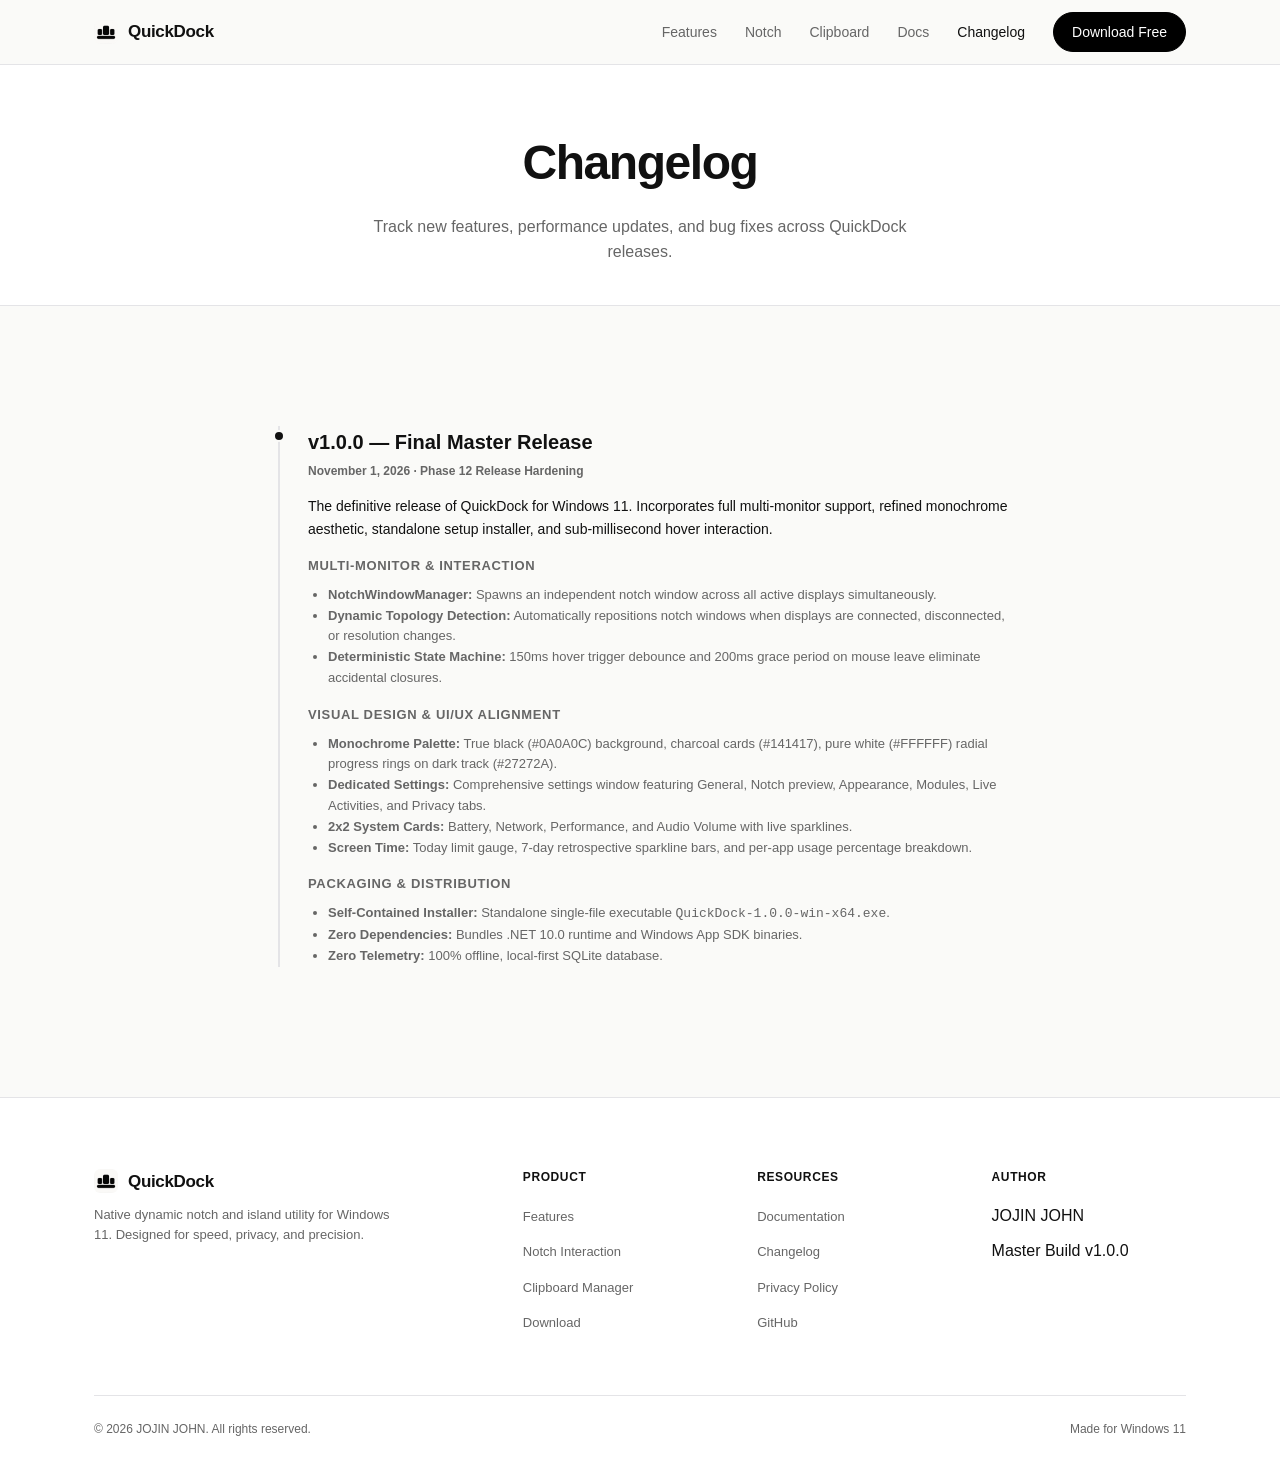
==== docs/changelog/index.html @ a7b87505 "feat(release): phase 12 final release, multi-monitor notch, UI alignment, website & standalone setup" ====
<!DOCTYPE html>
<html lang="en">
<head>
  <meta charset="UTF-8">
  <meta name="viewport" content="width=device-width, initial-scale=1.0">
  <title>Changelog — QuickDock</title>
  <meta name="description" content="Release notes, update history, and version changes for QuickDock Windows 11.">
  <link rel="icon" type="image/x-icon" href="../assets/images/favicon.ico">
  <link rel="stylesheet" href="../assets/css/style.css">
</head>
<body>

  <!-- Site Navigation -->
  <header class="site-header">
    <div class="container nav-container">
      <a href="../" class="brand">
        <img src="../assets/images/logo.png" alt="QuickDock Logo">
        <span>QuickDock</span>
      </a>
      <ul class="nav-links" id="navLinks">
        <li><a href="../features/">Features</a></li>
        <li><a href="../notch/">Notch</a></li>
        <li><a href="../clipboard/">Clipboard</a></li>
        <li><a href="../docs/">Docs</a></li>
        <li><a href="../changelog/" class="active">Changelog</a></li>
        <li><a href="../download/" class="btn-primary">Download Free</a></li>
      </ul>
    </div>
  </header>

  <div class="page-header">
    <div class="container">
      <h1 class="page-title">Changelog</h1>
      <p class="page-subtitle">Track new features, performance updates, and bug fixes across QuickDock releases.</p>
    </div>
  </div>

  <section class="section">
    <div class="container" style="max-width: 800px;">
      
      <div class="timeline">
        
        <!-- v1.0.0 -->
        <div class="timeline-item">
          <div class="timeline-dot"></div>
          <div class="timeline-version">v1.0.0 — Final Master Release</div>
          <div class="timeline-date">November 1, 2026 · Phase 12 Release Hardening</div>
          
          <div style="font-size: 14px; color: var(--text-dark); line-height: 1.6;">
            <p>The definitive release of QuickDock for Windows 11. Incorporates full multi-monitor support, refined monochrome aesthetic, standalone setup installer, and sub-millisecond hover interaction.</p>
            
            <h4 style="font-size: 13px; text-transform: uppercase; letter-spacing: 0.05em; margin: 16px 0 8px; color: var(--text-muted);">Multi-Monitor & Interaction</h4>
            <ul style="margin-left: 20px; color: var(--text-muted); font-size: 13px;">
              <li><strong>NotchWindowManager:</strong> Spawns an independent notch window across all active displays simultaneously.</li>
              <li><strong>Dynamic Topology Detection:</strong> Automatically repositions notch windows when displays are connected, disconnected, or resolution changes.</li>
              <li><strong>Deterministic State Machine:</strong> 150ms hover trigger debounce and 200ms grace period on mouse leave eliminate accidental closures.</li>
            </ul>

            <h4 style="font-size: 13px; text-transform: uppercase; letter-spacing: 0.05em; margin: 16px 0 8px; color: var(--text-muted);">Visual Design & UI/UX Alignment</h4>
            <ul style="margin-left: 20px; color: var(--text-muted); font-size: 13px;">
              <li><strong>Monochrome Palette:</strong> True black (#0A0A0C) background, charcoal cards (#141417), pure white (#FFFFFF) radial progress rings on dark track (#27272A).</li>
              <li><strong>Dedicated Settings:</strong> Comprehensive settings window featuring General, Notch preview, Appearance, Modules, Live Activities, and Privacy tabs.</li>
              <li><strong>2x2 System Cards:</strong> Battery, Network, Performance, and Audio Volume with live sparklines.</li>
              <li><strong>Screen Time:</strong> Today limit gauge, 7-day retrospective sparkline bars, and per-app usage percentage breakdown.</li>
            </ul>

            <h4 style="font-size: 13px; text-transform: uppercase; letter-spacing: 0.05em; margin: 16px 0 8px; color: var(--text-muted);">Packaging & Distribution</h4>
            <ul style="margin-left: 20px; color: var(--text-muted); font-size: 13px;">
              <li><strong>Self-Contained Installer:</strong> Standalone single-file executable <code>QuickDock-1.0.0-win-x64.exe</code>.</li>
              <li><strong>Zero Dependencies:</strong> Bundles .NET 10.0 runtime and Windows App SDK binaries.</li>
              <li><strong>Zero Telemetry:</strong> 100% offline, local-first SQLite database.</li>
            </ul>
          </div>
        </div>

      </div>

    </div>
  </section>

  <!-- Site Footer -->
  <footer class="site-footer">
    <div class="container">
      <div class="footer-grid">
        <div class="footer-brand">
          <a href="../" class="brand">
            <img src="../assets/images/logo.png" alt="QuickDock">
            <span>QuickDock</span>
          </a>
          <p>Native dynamic notch and island utility for Windows 11. Designed for speed, privacy, and precision.</p>
        </div>
        <div class="footer-col">
          <h4>Product</h4>
          <ul>
            <li><a href="../features/">Features</a></li>
            <li><a href="../notch/">Notch Interaction</a></li>
            <li><a href="../clipboard/">Clipboard Manager</a></li>
            <li><a href="../download/">Download</a></li>
          </ul>
        </div>
        <div class="footer-col">
          <h4>Resources</h4>
          <ul>
            <li><a href="../docs/">Documentation</a></li>
            <li><a href="../changelog/">Changelog</a></li>
            <li><a href="../privacy/">Privacy Policy</a></li>
            <li><a href="https://github.com/jojin1709/QuickDock" target="_blank" rel="noopener">GitHub</a></li>
          </ul>
        </div>
        <div class="footer-col">
          <h4>Author</h4>
          <ul>
            <li><span>JOJIN JOHN</span></li>
            <li><span>Master Build v1.0.0</span></li>
          </ul>
        </div>
      </div>
      <div class="footer-bottom">
        <span>&copy; 2026 JOJIN JOHN. All rights reserved.</span>
        <span>Made for Windows 11</span>
      </div>
    </div>
  </footer>

  <script src="../assets/js/main.js"></script>
</body>
</html>
---- docs/assets/css/style.css ----
/* ============================================================
   QuickDock Official Website Stylesheet
   Design Language: Minimal, Editorial, High-Precision Monochrome
   ============================================================ */

:root {
  --bg-page: #FAFAF8;
  --bg-white: #FFFFFF;
  --bg-dark: #0A0A0C;
  --bg-card-dark: #141417;
  --border-light: #E4E4E7;
  --border-dark: #222226;
  --text-dark: #111111;
  --text-muted: #666666;
  --text-white: #FFFFFF;
  --text-white-muted: #8E8E93;
  --accent-green: #22C55E;
  --font-sans: -apple-system, BlinkMacSystemFont, "Segoe UI", Roboto, "Helvetica Neue", Arial, sans-serif;
  --container-max: 1140px;
  --radius-sm: 8px;
  --radius-md: 14px;
  --radius-lg: 20px;
  --shadow-subtle: 0 4px 20px rgba(0, 0, 0, 0.05);
  --shadow-dock: 0 20px 60px rgba(0, 0, 0, 0.35);
  --transition: 0.2s cubic-bezier(0.16, 1, 0.3, 1);
}

* {
  box-sizing: border-box;
  margin: 0;
  padding: 0;
}

body {
  font-family: var(--font-sans);
  background-color: var(--bg-page);
  color: var(--text-dark);
  line-height: 1.6;
  -webkit-font-smoothing: antialiased;
  -moz-osx-font-smoothing: grayscale;
}

a {
  color: inherit;
  text-decoration: none;
  transition: opacity var(--transition);
}

a:hover {
  opacity: 0.8;
}

.container {
  max-width: var(--container-max);
  margin: 0 auto;
  padding: 0 24px;
}

/* ==================== HEADER & NAV ==================== */
.site-header {
  position: sticky;
  top: 0;
  z-index: 100;
  background-color: rgba(250, 250, 248, 0.92);
  backdrop-filter: blur(12px);
  border-bottom: 1px solid var(--border-light);
}

.nav-container {
  display: flex;
  align-items: center;
  justify-content: space-between;
  height: 64px;
}

.brand {
  display: flex;
  align-items: center;
  gap: 10px;
  font-weight: 700;
  font-size: 17px;
  letter-spacing: -0.02em;
}

.brand img {
  width: 24px;
  height: 24px;
  border-radius: 6px;
}

.nav-links {
  display: flex;
  align-items: center;
  gap: 28px;
  list-style: none;
}

.nav-links a {
  font-size: 14px;
  color: var(--text-muted);
  font-weight: 500;
  transition: color var(--transition);
}

.nav-links a:hover,
.nav-links a.active {
  color: var(--text-dark);
}

.btn-primary {
  display: inline-flex;
  align-items: center;
  justify-content: center;
  background-color: #000000;
  color: #FFFFFF !important;
  font-size: 13px;
  font-weight: 600;
  padding: 8px 18px;
  border-radius: 9999px;
  border: 1px solid #000000;
  transition: transform var(--transition), opacity var(--transition);
}

.btn-primary:hover {
  opacity: 0.9;
  transform: translateY(-1px);
}

.btn-secondary {
  display: inline-flex;
  align-items: center;
  justify-content: center;
  background-color: #FFFFFF;
  color: #111111 !important;
  font-size: 13px;
  font-weight: 600;
  padding: 8px 18px;
  border-radius: 9999px;
  border: 1px solid var(--border-light);
  transition: transform var(--transition), background-color var(--transition);
}

.btn-secondary:hover {
  background-color: #F4F4F5;
  transform: translateY(-1px);
}

/* ==================== HERO SECTION ==================== */
.hero {
  padding: 80px 0 60px;
  text-align: center;
}

.hero-tagline {
  display: inline-flex;
  align-items: center;
  gap: 8px;
  font-size: 12px;
  font-weight: 600;
  color: #111111;
  background: #FFFFFF;
  border: 1px solid var(--border-light);
  border-radius: 9999px;
  padding: 4px 14px;
  margin-bottom: 24px;
}

.status-dot {
  width: 6px;
  height: 6px;
  border-radius: 50%;
  background-color: var(--accent-green);
}

.hero-title {
  font-size: clamp(38px, 6vw, 68px);
  font-weight: 800;
  line-height: 1.08;
  letter-spacing: -0.04em;
  color: var(--text-dark);
  margin-bottom: 20px;
}

.hero-subtitle {
  font-size: clamp(16px, 2vw, 19px);
  color: var(--text-muted);
  max-width: 620px;
  margin: 0 auto 36px;
  line-height: 1.5;
}

.hero-actions {
  display: flex;
  align-items: center;
  justify-content: center;
  gap: 14px;
  margin-bottom: 50px;
}

/* ==================== PRODUCT SHOWCASE FRAME ==================== */
.showcase-wrapper {
  background: #FFFFFF;
  border: 1px solid var(--border-light);
  border-radius: var(--radius-lg);
  padding: 40px;
  box-shadow: var(--shadow-subtle);
  margin-bottom: 100px;
}

.desktop-mockup {
  position: relative;
  background: #000000;
  border-radius: var(--radius-md);
  padding: 0;
  overflow: hidden;
  box-shadow: var(--shadow-dock);
  border: 1px solid #1C1C1F;
}

.screen-header-notch {
  height: 38px;
  background: #000000;
  display: flex;
  align-items: center;
  justify-content: center;
  border-bottom: 1px solid #1C1C1F;
}

.notch-capsule {
  background: #000000;
  border: 1px solid var(--border-dark);
  border-top: none;
  border-radius: 0 0 12px 12px;
  padding: 4px 20px;
  display: flex;
  align-items: center;
  gap: 28px;
}

.notch-time {
  font-size: 11px;
  font-weight: 700;
  color: #FFFFFF;
}

.notch-battery {
  display: flex;
  align-items: center;
  gap: 6px;
  font-size: 10px;
  font-weight: 600;
  color: #FFFFFF;
}

.battery-pill-graphic {
  width: 18px;
  height: 9px;
  border: 1px solid rgba(255, 255, 255, 0.6);
  border-radius: 2px;
  padding: 1px;
}

.battery-level {
  width: 80%;
  height: 100%;
  background: var(--accent-green);
  border-radius: 1px;
}

.dock-expanded-view {
  background: var(--bg-card-dark);
  padding: 24px;
}

.dock-header-bar {
  display: flex;
  align-items: center;
  justify-content: space-between;
  margin-bottom: 20px;
}

.dock-title-group {
  display: flex;
  align-items: center;
  gap: 8px;
}

.dock-title {
  font-size: 16px;
  font-weight: 700;
  color: #FFFFFF;
}

.dock-separator {
  width: 1px;
  height: 14px;
  background: #333338;
}

.dock-subtitle {
  font-size: 12px;
  color: var(--text-white-muted);
}

.grid-cards {
  display: grid;
  grid-template-columns: repeat(3, 1fr);
  gap: 14px;
  margin-bottom: 20px;
}

.card-dark {
  background: #101013;
  border: 1px solid var(--border-dark);
  border-radius: var(--radius-md);
  padding: 16px;
  text-align: left;
}

.card-header-label {
  font-size: 10px;
  font-weight: 700;
  letter-spacing: 0.05em;
  color: var(--text-white-muted);
  text-transform: uppercase;
  margin-bottom: 12px;
}

.big-stat {
  font-size: 28px;
  font-weight: 800;
  color: #FFFFFF;
  line-height: 1.1;
  margin-bottom: 4px;
}

.stat-caption {
  font-size: 11px;
  color: var(--text-white-muted);
}

.rings-row {
  display: flex;
  align-items: center;
  justify-content: space-around;
  margin-top: 10px;
}

.ring-item {
  text-align: center;
}

.ring-visual {
  width: 44px;
  height: 44px;
  border-radius: 50%;
  border: 3px solid #27272A;
  border-top-color: #FFFFFF;
  border-right-color: #FFFFFF;
  display: flex;
  align-items: center;
  justify-content: center;
  font-size: 10px;
  font-weight: 700;
  color: #FFFFFF;
  margin-bottom: 4px;
}

.ring-label {
  font-size: 9px;
  font-weight: 600;
  color: var(--text-white-muted);
}

.floating-dock-nav {
  display: inline-flex;
  align-items: center;
  gap: 14px;
  background: #000000;
  border: 1px solid var(--border-dark);
  border-radius: 9999px;
  padding: 6px 16px;
  margin: 10px auto 0;
}

.nav-icon-pill {
  width: 28px;
  height: 28px;
  border-radius: 50%;
  display: flex;
  align-items: center;
  justify-content: center;
  color: var(--text-white-muted);
  font-size: 12px;
}

.nav-icon-pill.active {
  background: #FFFFFF;
  color: #000000;
}

/* ==================== EDITORIAL SECTIONS ==================== */
.section {
  padding: 90px 0;
}

.section-tag {
  font-size: 11px;
  font-weight: 700;
  letter-spacing: 0.08em;
  text-transform: uppercase;
  color: var(--text-muted);
  margin-bottom: 12px;
}

.section-title {
  font-size: clamp(30px, 4vw, 44px);
  font-weight: 800;
  letter-spacing: -0.03em;
  color: var(--text-dark);
  line-height: 1.15;
  margin-bottom: 16px;
}

.section-desc {
  font-size: 16px;
  color: var(--text-muted);
  line-height: 1.6;
  max-width: 520px;
}

.feature-split {
  display: grid;
  grid-template-columns: 1fr 1fr;
  gap: 60px;
  align-items: center;
  margin-bottom: 90px;
}

.feature-split.reverse {
  direction: rtl;
}

.feature-split.reverse .split-content {
  direction: ltr;
}

.feature-split.reverse .split-visual {
  direction: ltr;
}

.split-visual {
  background: #FFFFFF;
  border: 1px solid var(--border-light);
  border-radius: var(--radius-lg);
  padding: 24px;
  box-shadow: var(--shadow-subtle);
}

/* ==================== FEATURE GRID ==================== */
.features-grid-section {
  background: #FFFFFF;
  border-top: 1px solid var(--border-light);
  border-bottom: 1px solid var(--border-light);
  padding: 90px 0;
}

.features-grid {
  display: grid;
  grid-template-columns: repeat(auto-fill, minmax(320px, 1fr));
  gap: 24px;
  margin-top: 50px;
}

.feature-box {
  background: var(--bg-page);
  border: 1px solid var(--border-light);
  border-radius: var(--radius-md);
  padding: 28px;
  transition: transform var(--transition);
}

.feature-box:hover {
  transform: translateY(-2px);
}

.feature-box-number {
  font-size: 12px;
  font-weight: 700;
  color: var(--text-muted);
  margin-bottom: 16px;
}

.feature-box-title {
  font-size: 18px;
  font-weight: 700;
  color: var(--text-dark);
  margin-bottom: 8px;
}

.feature-box-desc {
  font-size: 13px;
  color: var(--text-muted);
  line-height: 1.6;
}

/* ==================== DOWNLOAD & FAQ ==================== */
.download-card {
  background: #000000;
  color: #FFFFFF;
  border-radius: var(--radius-lg);
  padding: 60px 40px;
  text-align: center;
  margin-bottom: 90px;
}

.download-card h2 {
  font-size: 38px;
  font-weight: 800;
  letter-spacing: -0.03em;
  margin-bottom: 14px;
}

.download-card p {
  color: var(--text-white-muted);
  font-size: 16px;
  max-width: 500px;
  margin: 0 auto 30px;
}

.faq-list {
  max-width: 760px;
  margin: 40px auto 0;
}

.faq-item {
  border-bottom: 1px solid var(--border-light);
  padding: 24px 0;
}

.faq-question {
  font-size: 17px;
  font-weight: 700;
  color: var(--text-dark);
  margin-bottom: 8px;
}

.faq-answer {
  font-size: 14px;
  color: var(--text-muted);
  line-height: 1.6;
}

/* ==================== FOOTER ==================== */
.site-footer {
  background: #FFFFFF;
  border-top: 1px solid var(--border-light);
  padding: 70px 0 30px;
}

.footer-grid {
  display: grid;
  grid-template-columns: 2fr 1fr 1fr 1fr;
  gap: 40px;
  margin-bottom: 50px;
}

.footer-brand p {
  font-size: 13px;
  color: var(--text-muted);
  margin-top: 10px;
  max-width: 300px;
}

.footer-col h4 {
  font-size: 12px;
  font-weight: 700;
  letter-spacing: 0.05em;
  text-transform: uppercase;
  color: var(--text-dark);
  margin-bottom: 16px;
}

.footer-col ul {
  list-style: none;
}

.footer-col li {
  margin-bottom: 10px;
}

.footer-col a {
  font-size: 13px;
  color: var(--text-muted);
}

.footer-col a:hover {
  color: var(--text-dark);
}

.footer-bottom {
  border-top: 1px solid var(--border-light);
  padding-top: 24px;
  display: flex;
  justify-content: space-between;
  align-items: center;
  font-size: 12px;
  color: var(--text-muted);
}

/* ==================== RESPONSIVE DESIGN ==================== */
@media (max-width: 860px) {
  .nav-links {
    display: none;
  }
  .grid-cards {
    grid-template-columns: 1fr;
  }
  .feature-split {
    grid-template-columns: 1fr;
    gap: 30px;
  }
  .footer-grid {
    grid-template-columns: 1fr 1fr;
  }
}

@media (max-width: 540px) {
  .footer-grid {
    grid-template-columns: 1fr;
  }
  .hero-actions {
    flex-direction: column;
  }
  .showcase-wrapper {
    padding: 16px;
  }
}

/* Reduced motion preference */
@media (prefers-reduced-motion: reduce) {
  *, ::before, ::after {
    animation-duration: 0.01ms !important;
    animation-iteration-count: 1 !important;
    transition-duration: 0.01ms !important;
    scroll-behavior: auto !important;
  }
}


/* ==================== INTERACTIVE NOTCH DEMO ==================== */
.notch-tabs {
  display: inline-flex;
  background: #1C1C1F;
  border-radius: 9999px;
  padding: 3px;
  margin-bottom: 20px;
  gap: 4px;
}

.tab-btn {
  background: transparent;
  border: none;
  color: var(--text-white-muted);
  font-size: 12px;
  font-weight: 600;
  padding: 6px 16px;
  border-radius: 9999px;
  cursor: pointer;
  transition: all var(--transition);
}

.tab-btn.active {
  background: #2C2C30;
  color: #FFFFFF;
}

.interactive-screen {
  background: #0A0A0C;
  border-radius: var(--radius-md);
  border: 1px solid #1C1C1F;
  min-height: 420px;
  position: relative;
  overflow: hidden;
  display: flex;
  flex-direction: column;
}

.interactive-notch-bar {
  background: #000000;
  border-bottom: 1px solid #141417;
  padding: 6px 0;
  display: flex;
  justify-content: center;
  align-items: flex-start;
  transition: all 0.3s cubic-bezier(0.16, 1, 0.3, 1);
}

.interactive-notch-body {
  background: #000000;
  border: 1px solid #27272A;
  border-top: none;
  border-radius: 0 0 16px 16px;
  padding: 6px 20px;
  display: inline-flex;
  align-items: center;
  gap: 32px;
  cursor: pointer;
  transition: all 0.3s cubic-bezier(0.16, 1, 0.3, 1);
}

.interactive-notch-body:hover,
.notch-hover-state .interactive-notch-body {
  border-color: #3F3F46;
  box-shadow: 0 10px 30px rgba(0, 0, 0, 0.6);
}

/* ==================== DOCS & INNER PAGES ==================== */
.page-header {
  padding: 60px 0 40px;
  text-align: center;
  border-bottom: 1px solid var(--border-light);
  background: #FFFFFF;
}

.page-title {
  font-size: clamp(32px, 5vw, 48px);
  font-weight: 800;
  letter-spacing: -0.03em;
  color: var(--text-dark);
  margin-bottom: 12px;
}

.page-subtitle {
  font-size: 16px;
  color: var(--text-muted);
  max-width: 600px;
  margin: 0 auto;
}

.docs-layout {
  display: grid;
  grid-template-columns: 240px 1fr;
  gap: 60px;
  padding: 60px 0;
}

.docs-sidebar {
  position: sticky;
  top: 90px;
  height: fit-content;
}

.docs-nav-group {
  margin-bottom: 28px;
}

.docs-nav-title {
  font-size: 11px;
  font-weight: 700;
  letter-spacing: 0.08em;
  text-transform: uppercase;
  color: var(--text-muted);
  margin-bottom: 12px;
}

.docs-nav-list {
  list-style: none;
}

.docs-nav-list li {
  margin-bottom: 8px;
}

.docs-nav-list a {
  font-size: 13px;
  color: var(--text-muted);
  display: block;
  padding: 4px 0;
  transition: color var(--transition);
}

.docs-nav-list a:hover,
.docs-nav-list a.active {
  color: var(--text-dark);
  font-weight: 600;
}

.docs-content {
  max-width: 760px;
}

.docs-content h2 {
  font-size: 26px;
  font-weight: 800;
  letter-spacing: -0.02em;
  margin: 40px 0 16px;
  color: var(--text-dark);
}

.docs-content h2:first-child {
  margin-top: 0;
}

.docs-content h3 {
  font-size: 18px;
  font-weight: 700;
  margin: 24px 0 10px;
  color: var(--text-dark);
}

.docs-content p {
  font-size: 15px;
  line-height: 1.7;
  color: #333333;
  margin-bottom: 18px;
}

.docs-content ul, .docs-content ol {
  margin: 0 0 20px 24px;
}

.docs-content li {
  font-size: 15px;
  line-height: 1.6;
  color: #333333;
  margin-bottom: 6px;
}

.code-block {
  background: #111113;
  border: 1px solid #222226;
  border-radius: var(--radius-sm);
  padding: 16px 20px;
  margin: 20px 0;
  position: relative;
  overflow-x: auto;
}

.code-block pre {
  font-family: ui-monospace, SFMono-Regular, Menlo, Monaco, Consolas, monospace;
  font-size: 13px;
  color: #EDEDED;
  line-height: 1.5;
}

.code-block .copy-btn {
  position: absolute;
  top: 10px;
  right: 10px;
  background: #222226;
  color: #FFFFFF;
  border: 1px solid #333338;
  font-size: 11px;
  font-weight: 600;
  padding: 4px 10px;
  border-radius: 6px;
  cursor: pointer;
  transition: background var(--transition);
}

.code-block .copy-btn:hover {
  background: #333338;
}

/* Callout Box */
.callout {
  background: #FFFFFF;
  border: 1px solid var(--border-light);
  border-left: 3px solid #111111;
  border-radius: var(--radius-sm);
  padding: 16px 20px;
  margin: 24px 0;
}

.callout-title {
  font-size: 13px;
  font-weight: 700;
  color: #111111;
  margin-bottom: 4px;
}

.callout p {
  font-size: 13px;
  color: var(--text-muted);
  margin-bottom: 0;
}

/* Timeline / Changelog */
.timeline {
  position: relative;
  border-left: 2px solid var(--border-light);
  margin-left: 14px;
  padding-left: 28px;
  margin-top: 30px;
}

.timeline-item {
  position: relative;
  margin-bottom: 40px;
}

.timeline-dot {
  position: absolute;
  left: -35px;
  top: 4px;
  width: 12px;
  height: 12px;
  border-radius: 50%;
  background: #111111;
  border: 2px solid #FAFAF8;
}

.timeline-version {
  font-size: 20px;
  font-weight: 800;
  color: var(--text-dark);
  margin-bottom: 4px;
}

.timeline-date {
  font-size: 12px;
  font-weight: 600;
  color: var(--text-muted);
  margin-bottom: 14px;
}

@media (max-width: 768px) {
  .docs-layout {
    grid-template-columns: 1fr;
    gap: 30px;
  }
  .docs-sidebar {
    position: static;
    border-bottom: 1px solid var(--border-light);
    padding-bottom: 20px;
  }
}
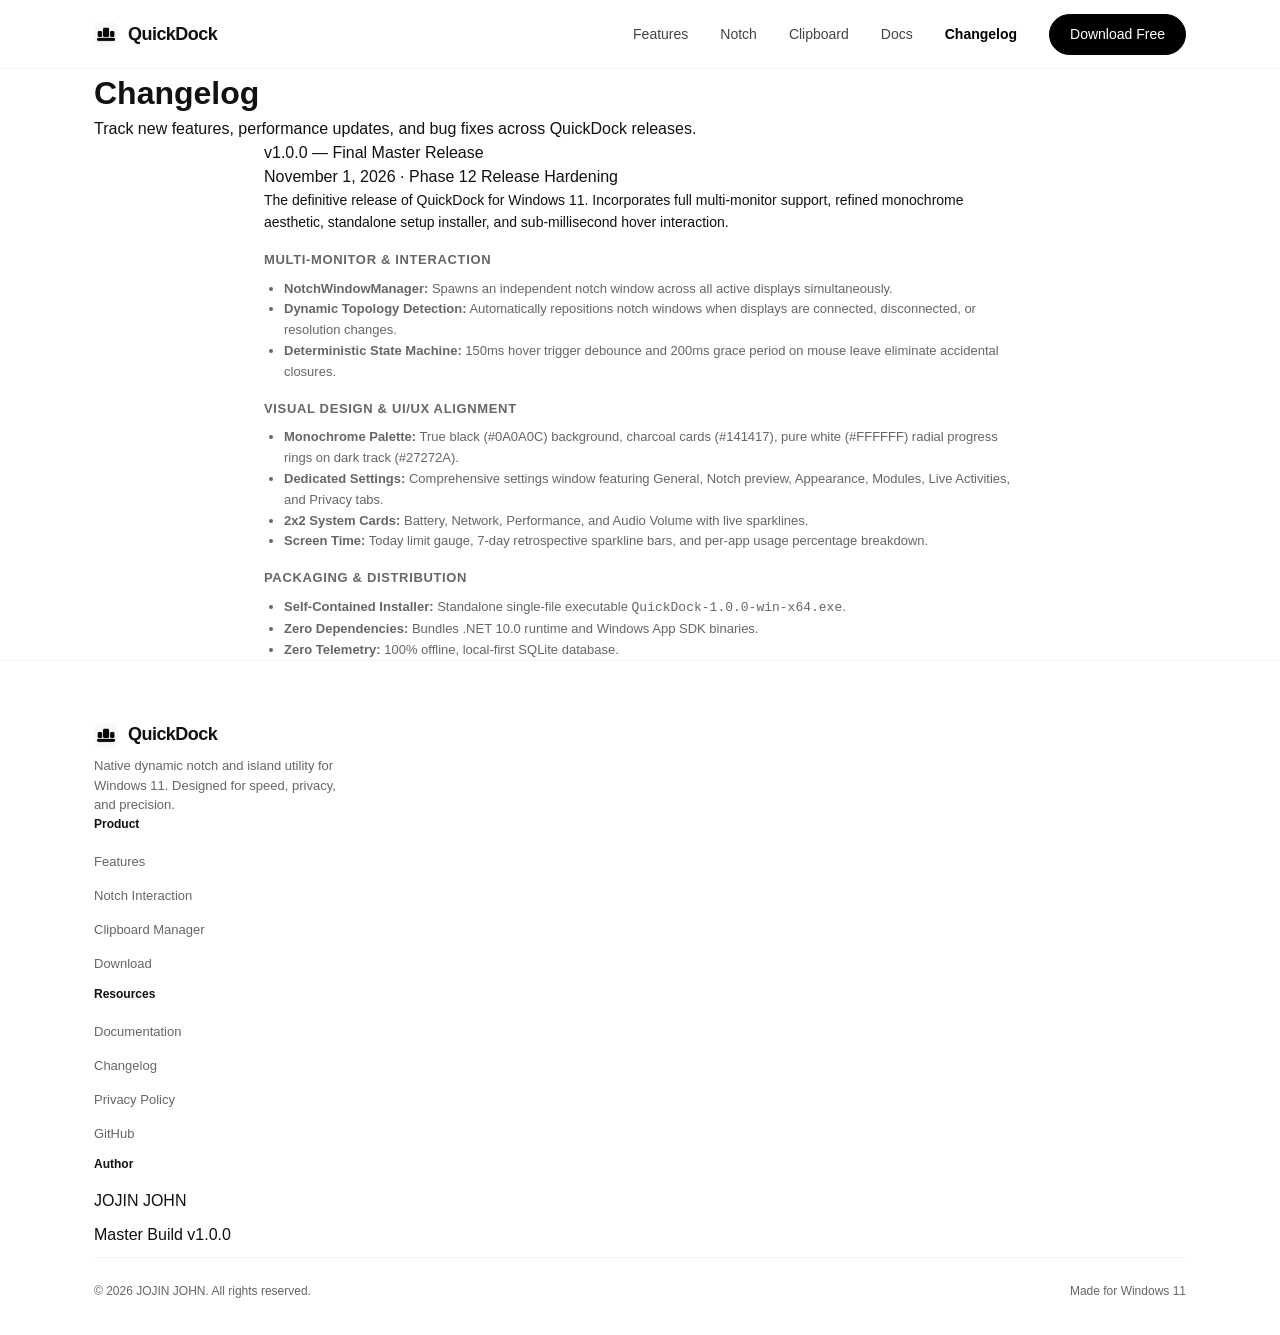
==== commit cac10df1: "fix(website): replace all emojis with native vector SVG icons across all pages" ====
--- a/docs/changelog/index.html
+++ b/docs/changelog/index.html
@@ -125,3 +125,4 @@
   <script src="../assets/js/main.js"></script>
 </body>
 </html>
+
--- a/docs/assets/css/style.css
+++ b/docs/assets/css/style.css
@@ -1,16 +1,20 @@
 /* ============================================================
    QuickDock Official Website Stylesheet
-   Design Language: Minimal, Editorial, High-Precision Monochrome
+   Design Language: Minimal, Warm Editorial Monochrome
+   Matches official reference mockups (Inter / Segoe UI, #F6F5F2 surfaces)
    ============================================================ */
 
 :root {
-  --bg-page: #FAFAF8;
-  --bg-white: #FFFFFF;
-  --bg-dark: #0A0A0C;
-  --bg-card-dark: #141417;
-  --border-light: #E4E4E7;
-  --border-dark: #222226;
-  --text-dark: #111111;
+  --bg-page: #FFFFFF;
+  --bg-surface: #F6F5F2;
+  --bg-surface-subtle: #F9F9F8;
+  --bg-dark: #0E0E11;
+  --bg-dark-card: #16161B;
+  --bg-dark-input: #202026;
+  --border-light: rgba(0, 0, 0, 0.08);
+  --border-subtle: rgba(0, 0, 0, 0.04);
+  --border-dark: #27272D;
+  --text-primary: #111111;
   --text-muted: #666666;
   --text-white: #FFFFFF;
   --text-white-muted: #8E8E93;
@@ -19,9 +23,12 @@
   --container-max: 1140px;
   --radius-sm: 8px;
   --radius-md: 14px;
-  --radius-lg: 20px;
-  --shadow-subtle: 0 4px 20px rgba(0, 0, 0, 0.05);
-  --shadow-dock: 0 20px 60px rgba(0, 0, 0, 0.35);
+  --radius-lg: 24px;
+  --radius-xl: 32px;
+  --radius-pill: 9999px;
+  --shadow-subtle: 0 4px 24px rgba(0, 0, 0, 0.03);
+  --shadow-card: 0 10px 40px rgba(0, 0, 0, 0.05);
+  --shadow-dark: 0 20px 60px rgba(0, 0, 0, 0.35);
   --transition: 0.2s cubic-bezier(0.16, 1, 0.3, 1);
 }
 
@@ -34,8 +41,8 @@
 body {
   font-family: var(--font-sans);
   background-color: var(--bg-page);
-  color: var(--text-dark);
-  line-height: 1.6;
+  color: var(--text-primary);
+  line-height: 1.5;
   -webkit-font-smoothing: antialiased;
   -moz-osx-font-smoothing: grayscale;
 }
@@ -56,30 +63,31 @@
   padding: 0 24px;
 }
 
-/* ==================== HEADER & NAV ==================== */
+/* ==================== SITE HEADER ==================== */
 .site-header {
   position: sticky;
   top: 0;
   z-index: 100;
-  background-color: rgba(250, 250, 248, 0.92);
-  backdrop-filter: blur(12px);
-  border-bottom: 1px solid var(--border-light);
+  background-color: rgba(255, 255, 255, 0.95);
+  backdrop-filter: blur(16px);
+  border-bottom: 1px solid var(--border-subtle);
 }
 
 .nav-container {
   display: flex;
   align-items: center;
   justify-content: space-between;
-  height: 64px;
+  height: 68px;
 }
 
 .brand {
   display: flex;
   align-items: center;
   gap: 10px;
-  font-weight: 700;
-  font-size: 17px;
-  letter-spacing: -0.02em;
+  font-weight: 800;
+  font-size: 18px;
+  letter-spacing: -0.03em;
+  color: var(--text-primary);
 }
 
 .brand img {
@@ -91,38 +99,58 @@
 .nav-links {
   display: flex;
   align-items: center;
-  gap: 28px;
+  gap: 32px;
   list-style: none;
 }
 
 .nav-links a {
   font-size: 14px;
-  color: var(--text-muted);
   font-weight: 500;
+  color: #444444;
   transition: color var(--transition);
 }
 
 .nav-links a:hover,
 .nav-links a.active {
-  color: var(--text-dark);
-}
-
+  color: #000000;
+  font-weight: 600;
+}
+
+.header-right {
+  display: flex;
+  align-items: center;
+  gap: 16px;
+}
+
+.header-gh-btn {
+  display: flex;
+  align-items: center;
+  justify-content: center;
+  width: 36px;
+  height: 36px;
+  color: #111111;
+  transition: opacity var(--transition);
+}
+
+/* ==================== BUTTONS ==================== */
 .btn-primary {
   display: inline-flex;
   align-items: center;
   justify-content: center;
+  gap: 8px;
   background-color: #000000;
   color: #FFFFFF !important;
   font-size: 13px;
   font-weight: 600;
-  padding: 8px 18px;
-  border-radius: 9999px;
+  padding: 9px 20px;
+  border-radius: var(--radius-pill);
   border: 1px solid #000000;
+  cursor: pointer;
   transition: transform var(--transition), opacity var(--transition);
 }
 
 .btn-primary:hover {
-  opacity: 0.9;
+  opacity: 0.92;
   transform: translateY(-1px);
 }
 
@@ -130,454 +158,698 @@
   display: inline-flex;
   align-items: center;
   justify-content: center;
+  gap: 8px;
   background-color: #FFFFFF;
   color: #111111 !important;
   font-size: 13px;
   font-weight: 600;
-  padding: 8px 18px;
-  border-radius: 9999px;
+  padding: 9px 20px;
+  border-radius: var(--radius-pill);
+  border: 1px solid rgba(0, 0, 0, 0.12);
+  cursor: pointer;
+  transition: transform var(--transition), background-color var(--transition);
+}
+
+.btn-secondary:hover {
+  background-color: #F6F6F6;
+  transform: translateY(-1px);
+}
+
+.tag-badge {
+  display: inline-flex;
+  align-items: center;
+  gap: 8px;
+  font-size: 11px;
+  font-weight: 600;
+  background: var(--bg-surface);
   border: 1px solid var(--border-light);
-  transition: transform var(--transition), background-color var(--transition);
-}
-
-.btn-secondary:hover {
-  background-color: #F4F4F5;
-  transform: translateY(-1px);
+  border-radius: var(--radius-pill);
+  padding: 4px 14px;
+  color: #333333;
 }
 
 /* ==================== HERO SECTION ==================== */
 .hero {
-  padding: 80px 0 60px;
-  text-align: center;
-}
-
-.hero-tagline {
+  padding: 60px 0 80px;
+}
+
+.hero-grid {
+  display: grid;
+  grid-template-columns: 1fr 1.22fr;
+  gap: 50px;
+  align-items: center;
+}
+
+.hero-content {
+  text-align: left;
+}
+
+.hero-tagline-wrap {
+  display: flex;
+  align-items: center;
+  gap: 8px;
+  margin-bottom: 24px;
+}
+
+.hero-tag {
+  background: #F1F0EC;
+  border-radius: var(--radius-pill);
+  padding: 3px 10px;
+  font-size: 11px;
+  font-weight: 700;
+  color: #444444;
+}
+
+.hero-title {
+  font-size: clamp(42px, 5vw, 64px);
+  font-weight: 800;
+  line-height: 1.05;
+  letter-spacing: -0.04em;
+  color: #0A0A0A;
+  margin-bottom: 20px;
+}
+
+.hero-desc {
+  font-size: 15px;
+  color: var(--text-muted);
+  line-height: 1.6;
+  max-width: 440px;
+  margin-bottom: 30px;
+}
+
+.hero-buttons {
+  display: flex;
+  align-items: center;
+  gap: 12px;
+  margin-bottom: 24px;
+}
+
+.hero-perks {
+  display: flex;
+  align-items: center;
+  gap: 20px;
+  font-size: 12px;
+  color: #666666;
+  font-weight: 500;
+}
+
+.hero-perks span {
   display: inline-flex;
   align-items: center;
-  gap: 8px;
-  font-size: 12px;
-  font-weight: 600;
-  color: #111111;
-  background: #FFFFFF;
+  gap: 4px;
+}
+
+/* ==================== HERO MOCKUP CARD ==================== */
+.hero-mockup-surface {
+  background: var(--bg-surface);
   border: 1px solid var(--border-light);
-  border-radius: 9999px;
-  padding: 4px 14px;
-  margin-bottom: 24px;
-}
-
-.status-dot {
-  width: 6px;
-  height: 6px;
-  border-radius: 50%;
-  background-color: var(--accent-green);
-}
-
-.hero-title {
-  font-size: clamp(38px, 6vw, 68px);
-  font-weight: 800;
-  line-height: 1.08;
-  letter-spacing: -0.04em;
-  color: var(--text-dark);
-  margin-bottom: 20px;
-}
-
-.hero-subtitle {
-  font-size: clamp(16px, 2vw, 19px);
-  color: var(--text-muted);
-  max-width: 620px;
-  margin: 0 auto 36px;
-  line-height: 1.5;
-}
-
-.hero-actions {
-  display: flex;
-  align-items: center;
-  justify-content: center;
-  gap: 14px;
-  margin-bottom: 50px;
-}
-
-/* ==================== PRODUCT SHOWCASE FRAME ==================== */
-.showcase-wrapper {
-  background: #FFFFFF;
-  border: 1px solid var(--border-light);
-  border-radius: var(--radius-lg);
-  padding: 40px;
+  border-radius: var(--radius-xl);
+  padding: 36px 32px 32px;
+  display: flex;
+  flex-direction: column;
+  align-items: center;
   box-shadow: var(--shadow-subtle);
-  margin-bottom: 100px;
-}
-
-.desktop-mockup {
-  position: relative;
+}
+
+.mock-notch-capsule {
   background: #000000;
-  border-radius: var(--radius-md);
-  padding: 0;
-  overflow: hidden;
-  box-shadow: var(--shadow-dock);
-  border: 1px solid #1C1C1F;
-}
-
-.screen-header-notch {
-  height: 38px;
-  background: #000000;
-  display: flex;
-  align-items: center;
-  justify-content: center;
-  border-bottom: 1px solid #1C1C1F;
-}
-
-.notch-capsule {
-  background: #000000;
-  border: 1px solid var(--border-dark);
-  border-top: none;
-  border-radius: 0 0 12px 12px;
-  padding: 4px 20px;
-  display: flex;
-  align-items: center;
-  gap: 28px;
-}
-
-.notch-time {
+  border: 1px solid #222226;
+  border-radius: var(--radius-pill);
+  padding: 6px 24px;
+  display: inline-flex;
+  align-items: center;
+  gap: 36px;
+  color: #FFFFFF;
   font-size: 11px;
   font-weight: 700;
-  color: #FFFFFF;
-}
-
-.notch-battery {
+  margin-bottom: 28px;
+  box-shadow: 0 4px 16px rgba(0, 0, 0, 0.25);
+  cursor: pointer;
+  transition: transform var(--transition);
+}
+
+.mock-notch-capsule:hover {
+  transform: scale(1.02);
+}
+
+.battery-display {
   display: flex;
   align-items: center;
   gap: 6px;
-  font-size: 10px;
-  font-weight: 600;
-  color: #FFFFFF;
-}
-
-.battery-pill-graphic {
+}
+
+.battery-icon-pill {
   width: 18px;
   height: 9px;
   border: 1px solid rgba(255, 255, 255, 0.6);
   border-radius: 2px;
   padding: 1px;
-}
-
-.battery-level {
+  position: relative;
+}
+
+.battery-icon-pill::after {
+  content: "";
+  position: absolute;
+  right: -3px;
+  top: 2px;
+  width: 2px;
+  height: 3px;
+  background: rgba(255, 255, 255, 0.6);
+  border-radius: 0 1px 1px 0;
+}
+
+.battery-fill {
   width: 80%;
   height: 100%;
   background: var(--accent-green);
   border-radius: 1px;
 }
 
-.dock-expanded-view {
-  background: var(--bg-card-dark);
-  padding: 24px;
-}
-
-.dock-header-bar {
+/* Expanded Dock Screen Preview */
+.expanded-dock-mock {
+  width: 100%;
+  background: var(--bg-dark);
+  border: 1px solid #1C1C22;
+  border-radius: var(--radius-lg);
+  padding: 20px;
+  color: #FFFFFF;
+  box-shadow: var(--shadow-dark);
+}
+
+.dock-header {
   display: flex;
   align-items: center;
   justify-content: space-between;
-  margin-bottom: 20px;
-}
-
-.dock-title-group {
+  margin-bottom: 16px;
+}
+
+.dock-header-title {
   display: flex;
   align-items: center;
   gap: 8px;
-}
-
-.dock-title {
-  font-size: 16px;
-  font-weight: 700;
-  color: #FFFFFF;
-}
-
-.dock-separator {
-  width: 1px;
-  height: 14px;
-  background: #333338;
-}
-
-.dock-subtitle {
-  font-size: 12px;
+  font-size: 14px;
+  font-weight: 700;
+}
+
+.dock-header-title img {
+  width: 16px;
+  height: 16px;
+  border-radius: 4px;
+}
+
+.dock-header-subtitle {
+  font-size: 11px;
   color: var(--text-white-muted);
-}
-
-.grid-cards {
+  font-weight: 400;
+}
+
+.dock-header-controls {
+  display: flex;
+  align-items: center;
+  gap: 12px;
+  font-size: 11px;
+  color: var(--text-white-muted);
+}
+
+.mock-dock-grid {
   display: grid;
   grid-template-columns: repeat(3, 1fr);
-  gap: 14px;
-  margin-bottom: 20px;
-}
-
-.card-dark {
-  background: #101013;
+  gap: 10px;
+  margin-bottom: 16px;
+}
+
+.mock-tile {
+  background: var(--bg-dark-card);
   border: 1px solid var(--border-dark);
   border-radius: var(--radius-md);
-  padding: 16px;
+  padding: 14px;
   text-align: left;
 }
 
-.card-header-label {
+.mock-tile-header {
+  font-size: 9px;
+  font-weight: 700;
+  text-transform: uppercase;
+  letter-spacing: 0.06em;
+  color: var(--text-white-muted);
+  margin-bottom: 8px;
+  display: flex;
+  align-items: center;
+  gap: 5px;
+}
+
+.mock-stat {
+  font-size: 24px;
+  font-weight: 800;
+  line-height: 1.1;
+  color: #FFFFFF;
+  margin-bottom: 2px;
+}
+
+.mock-subtext {
   font-size: 10px;
-  font-weight: 700;
-  letter-spacing: 0.05em;
   color: var(--text-white-muted);
-  text-transform: uppercase;
-  margin-bottom: 12px;
-}
-
-.big-stat {
-  font-size: 28px;
-  font-weight: 800;
-  color: #FFFFFF;
-  line-height: 1.1;
-  margin-bottom: 4px;
-}
-
-.stat-caption {
+}
+
+.mock-spark-bars {
+  display: flex;
+  align-items: flex-end;
+  gap: 4px;
+  height: 24px;
+  margin-top: 10px;
+}
+
+.mock-bar {
+  width: 8px;
+  background: #27272D;
+  border-radius: 2px;
+}
+
+.mock-bar.active {
+  background: #FFFFFF;
+}
+
+.rings-container {
+  display: flex;
+  justify-content: space-around;
+  margin-top: 8px;
+}
+
+.ring-unit {
+  text-align: center;
+}
+
+.ring-circle {
+  width: 36px;
+  height: 36px;
+  border-radius: 50%;
+  border: 3px solid #27272D;
+  border-top-color: #FFFFFF;
+  border-right-color: #FFFFFF;
+  display: flex;
+  align-items: center;
+  justify-content: center;
+  font-size: 9px;
+  font-weight: 700;
+  margin-bottom: 3px;
+}
+
+.ring-name {
+  font-size: 8px;
+  font-weight: 600;
+  color: var(--text-white-muted);
+}
+
+.mock-floating-nav {
+  display: inline-flex;
+  align-items: center;
+  gap: 12px;
+  background: #000000;
+  border: 1px solid var(--border-dark);
+  border-radius: var(--radius-pill);
+  padding: 5px 14px;
+  margin: 0 auto;
+}
+
+.mock-nav-item {
+  width: 24px;
+  height: 24px;
+  border-radius: 50%;
+  display: flex;
+  align-items: center;
+  justify-content: center;
   font-size: 11px;
   color: var(--text-white-muted);
 }
 
-.rings-row {
-  display: flex;
-  align-items: center;
-  justify-content: space-around;
-  margin-top: 10px;
-}
-
-.ring-item {
-  text-align: center;
-}
-
-.ring-visual {
-  width: 44px;
-  height: 44px;
-  border-radius: 50%;
-  border: 3px solid #27272A;
-  border-top-color: #FFFFFF;
-  border-right-color: #FFFFFF;
-  display: flex;
-  align-items: center;
-  justify-content: center;
-  font-size: 10px;
-  font-weight: 700;
-  color: #FFFFFF;
-  margin-bottom: 4px;
-}
-
-.ring-label {
-  font-size: 9px;
-  font-weight: 600;
-  color: var(--text-white-muted);
-}
-
-.floating-dock-nav {
-  display: inline-flex;
-  align-items: center;
-  gap: 14px;
-  background: #000000;
-  border: 1px solid var(--border-dark);
-  border-radius: 9999px;
-  padding: 6px 16px;
-  margin: 10px auto 0;
-}
-
-.nav-icon-pill {
-  width: 28px;
-  height: 28px;
-  border-radius: 50%;
-  display: flex;
-  align-items: center;
-  justify-content: center;
-  color: var(--text-white-muted);
-  font-size: 12px;
-}
-
-.nav-icon-pill.active {
+.mock-nav-item.active {
   background: #FFFFFF;
   color: #000000;
 }
 
-/* ==================== EDITORIAL SECTIONS ==================== */
-.section {
-  padding: 90px 0;
-}
-
-.section-tag {
-  font-size: 11px;
-  font-weight: 700;
-  letter-spacing: 0.08em;
+/* ==================== WHY SECTION (3 CARDS) ==================== */
+.section-center-head {
+  text-align: center;
+  max-width: 620px;
+  margin: 0 auto 50px;
+}
+
+.section-label {
+  font-size: 10px;
+  font-weight: 700;
+  letter-spacing: 0.12em;
   text-transform: uppercase;
   color: var(--text-muted);
   margin-bottom: 12px;
 }
 
-.section-title {
-  font-size: clamp(30px, 4vw, 44px);
+.section-main-title {
+  font-size: clamp(32px, 4vw, 44px);
   font-weight: 800;
   letter-spacing: -0.03em;
-  color: var(--text-dark);
-  line-height: 1.15;
-  margin-bottom: 16px;
-}
-
-.section-desc {
-  font-size: 16px;
+  color: #0A0A0A;
+  line-height: 1.12;
+  margin-bottom: 14px;
+}
+
+.section-sub {
+  font-size: 15px;
   color: var(--text-muted);
   line-height: 1.6;
-  max-width: 520px;
-}
-
-.feature-split {
+}
+
+.why-grid {
   display: grid;
-  grid-template-columns: 1fr 1fr;
-  gap: 60px;
-  align-items: center;
+  grid-template-columns: repeat(3, 1fr);
+  gap: 24px;
   margin-bottom: 90px;
 }
 
-.feature-split.reverse {
-  direction: rtl;
-}
-
-.feature-split.reverse .split-content {
-  direction: ltr;
-}
-
-.feature-split.reverse .split-visual {
-  direction: ltr;
-}
-
-.split-visual {
+.why-card {
+  background: var(--bg-surface);
+  border: 1px solid var(--border-light);
+  border-radius: var(--radius-lg);
+  padding: 32px 28px;
+  text-align: left;
+  transition: transform var(--transition);
+}
+
+.why-card:hover {
+  transform: translateY(-2px);
+}
+
+.why-icon {
+  width: 40px;
+  height: 40px;
+  border-radius: 12px;
   background: #FFFFFF;
   border: 1px solid var(--border-light);
+  display: flex;
+  align-items: center;
+  justify-content: center;
+  margin-bottom: 20px;
+  font-size: 18px;
+}
+
+.why-card-title {
+  font-size: 17px;
+  font-weight: 700;
+  color: #111111;
+  margin-bottom: 8px;
+}
+
+.why-card-desc {
+  font-size: 13px;
+  color: var(--text-muted);
+  line-height: 1.6;
+}
+
+/* ==================== TOOLS SECTION (18 TOOLS GRID) ==================== */
+.tools-grid {
+  display: grid;
+  grid-template-columns: repeat(4, 1fr);
+  gap: 16px;
+  margin-bottom: 100px;
+}
+
+.tool-chip-card {
+  background: #FFFFFF;
+  border: 1px solid var(--border-light);
+  border-radius: var(--radius-md);
+  padding: 24px 20px;
+  text-align: center;
+  display: flex;
+  flex-direction: column;
+  align-items: center;
+  justify-content: center;
+  box-shadow: 0 2px 8px rgba(0,0,0,0.02);
+  transition: transform var(--transition), border-color var(--transition);
+}
+
+.tool-chip-card:hover {
+  transform: translateY(-2px);
+  border-color: rgba(0,0,0,0.2);
+}
+
+.tool-chip-icon {
+  width: 38px;
+  height: 38px;
+  border-radius: 10px;
+  background: var(--bg-surface);
+  display: flex;
+  align-items: center;
+  justify-content: center;
+  font-size: 16px;
+  margin-bottom: 14px;
+}
+
+.tool-chip-title {
+  font-size: 14px;
+  font-weight: 700;
+  color: #111111;
+  margin-bottom: 4px;
+}
+
+.tool-chip-desc {
+  font-size: 11px;
+  color: var(--text-muted);
+  line-height: 1.4;
+}
+
+/* ==================== CLIPBOARD & MULTI-MONITOR SPOTLIGHT ==================== */
+.spotlight-card {
+  background: var(--bg-surface);
+  border: 1px solid var(--border-light);
+  border-radius: var(--radius-xl);
+  padding: 44px;
+  margin-bottom: 60px;
+  display: grid;
+  grid-template-columns: 1fr 1.25fr;
+  gap: 40px;
+  align-items: center;
+}
+
+.spotlight-card.reverse {
+  grid-template-columns: 1.25fr 1fr;
+}
+
+.spotlight-info {
+  text-align: left;
+}
+
+.spotlight-tag {
+  font-size: 10px;
+  font-weight: 700;
+  letter-spacing: 0.12em;
+  text-transform: uppercase;
+  color: var(--text-muted);
+  margin-bottom: 12px;
+}
+
+.spotlight-title {
+  font-size: clamp(28px, 3.5vw, 38px);
+  font-weight: 800;
+  letter-spacing: -0.03em;
+  line-height: 1.15;
+  color: #111111;
+  margin-bottom: 14px;
+}
+
+.spotlight-desc {
+  font-size: 14px;
+  color: var(--text-muted);
+  line-height: 1.6;
+  margin-bottom: 24px;
+}
+
+.spotlight-checkmarks {
+  list-style: none;
+  margin-bottom: 24px;
+}
+
+.spotlight-checkmarks li {
+  font-size: 13px;
+  font-weight: 500;
+  color: #333333;
+  margin-bottom: 8px;
+  display: flex;
+  align-items: center;
+  gap: 8px;
+}
+
+.spotlight-visual {
+  background: var(--bg-dark);
+  border: 1px solid #1C1C22;
   border-radius: var(--radius-lg);
-  padding: 24px;
-  box-shadow: var(--shadow-subtle);
-}
-
-/* ==================== FEATURE GRID ==================== */
-.features-grid-section {
-  background: #FFFFFF;
+  padding: 20px;
+  color: #FFFFFF;
+  box-shadow: var(--shadow-dark);
+}
+
+/* Multi-Monitor Graphic Mockup */
+.monitors-graphic-wrap {
+  display: flex;
+  align-items: flex-end;
+  justify-content: center;
+  gap: 16px;
+  padding: 20px 0;
+}
+
+.mock-monitor-outer {
+  background: #111114;
+  border: 2px solid #222226;
+  border-radius: 8px;
+  position: relative;
+  overflow: hidden;
+  box-shadow: 0 10px 30px rgba(0, 0, 0, 0.4);
+}
+
+.mock-monitor-outer.primary {
+  width: 260px;
+  height: 160px;
+  z-index: 2;
+}
+
+.mock-monitor-outer.secondary {
+  width: 170px;
+  height: 120px;
+  opacity: 0.85;
+}
+
+.mock-screen-wallpaper {
+  width: 100%;
+  height: 100%;
+  background: radial-gradient(circle at 50% 120%, #1A1A22 0%, #08080A 100%);
+  display: flex;
+  flex-direction: column;
+  align-items: center;
+}
+
+.mock-mini-notch {
+  background: #000000;
+  border-radius: 0 0 6px 6px;
+  border: 1px solid #27272D;
+  border-top: none;
+  padding: 2px 8px;
+  font-size: 7px;
+  font-weight: bold;
+  color: #FFFFFF;
+  display: flex;
+  align-items: center;
+  gap: 8px;
+}
+
+/* ==================== BADGES BAR ==================== */
+.features-badges-bar {
+  display: grid;
+  grid-template-columns: repeat(4, 1fr);
+  gap: 20px;
+  padding: 40px 0 60px;
   border-top: 1px solid var(--border-light);
   border-bottom: 1px solid var(--border-light);
-  padding: 90px 0;
-}
-
-.features-grid {
-  display: grid;
-  grid-template-columns: repeat(auto-fill, minmax(320px, 1fr));
-  gap: 24px;
-  margin-top: 50px;
-}
-
-.feature-box {
-  background: var(--bg-page);
+  margin-bottom: 70px;
+}
+
+.badge-item {
+  display: flex;
+  gap: 14px;
+  align-items: flex-start;
+  text-align: left;
+}
+
+.badge-icon {
+  font-size: 20px;
+  line-height: 1;
+}
+
+.badge-title {
+  font-size: 13px;
+  font-weight: 700;
+  color: #111111;
+  margin-bottom: 3px;
+}
+
+.badge-desc {
+  font-size: 11px;
+  color: var(--text-muted);
+  line-height: 1.4;
+}
+
+/* ==================== BOTTOM DOWNLOAD CTA BANNER ==================== */
+.download-banner-card {
+  background: var(--bg-surface);
   border: 1px solid var(--border-light);
-  border-radius: var(--radius-md);
-  padding: 28px;
-  transition: transform var(--transition);
-}
-
-.feature-box:hover {
-  transform: translateY(-2px);
-}
-
-.feature-box-number {
-  font-size: 12px;
-  font-weight: 700;
-  color: var(--text-muted);
-  margin-bottom: 16px;
-}
-
-.feature-box-title {
-  font-size: 18px;
-  font-weight: 700;
-  color: var(--text-dark);
-  margin-bottom: 8px;
-}
-
-.feature-box-desc {
+  border-radius: var(--radius-xl);
+  padding: 36px 44px;
+  display: flex;
+  align-items: center;
+  justify-content: space-between;
+  margin-bottom: 90px;
+  box-shadow: var(--shadow-subtle);
+}
+
+.download-banner-left {
+  display: flex;
+  align-items: center;
+  gap: 20px;
+  text-align: left;
+}
+
+.download-circle-icon {
+  width: 48px;
+  height: 48px;
+  border-radius: 50%;
+  background: #FFFFFF;
+  border: 1px solid var(--border-light);
+  display: flex;
+  align-items: center;
+  justify-content: center;
+  font-size: 20px;
+}
+
+.download-banner-title {
+  font-size: 20px;
+  font-weight: 800;
+  color: #111111;
+  margin-bottom: 2px;
+}
+
+.download-banner-sub {
   font-size: 13px;
   color: var(--text-muted);
-  line-height: 1.6;
-}
-
-/* ==================== DOWNLOAD & FAQ ==================== */
-.download-card {
-  background: #000000;
-  color: #FFFFFF;
-  border-radius: var(--radius-lg);
-  padding: 60px 40px;
-  text-align: center;
-  margin-bottom: 90px;
-}
-
-.download-card h2 {
-  font-size: 38px;
-  font-weight: 800;
-  letter-spacing: -0.03em;
-  margin-bottom: 14px;
-}
-
-.download-card p {
-  color: var(--text-white-muted);
-  font-size: 16px;
-  max-width: 500px;
-  margin: 0 auto 30px;
-}
-
-.faq-list {
-  max-width: 760px;
-  margin: 40px auto 0;
-}
-
-.faq-item {
-  border-bottom: 1px solid var(--border-light);
-  padding: 24px 0;
-}
-
-.faq-question {
-  font-size: 17px;
-  font-weight: 700;
-  color: var(--text-dark);
-  margin-bottom: 8px;
-}
-
-.faq-answer {
-  font-size: 14px;
-  color: var(--text-muted);
-  line-height: 1.6;
+}
+
+.download-banner-actions {
+  display: flex;
+  align-items: center;
+  gap: 12px;
 }
 
 /* ==================== FOOTER ==================== */
 .site-footer {
   background: #FFFFFF;
-  border-top: 1px solid var(--border-light);
-  padding: 70px 0 30px;
-}
-
-.footer-grid {
+  border-top: 1px solid var(--border-subtle);
+  padding: 60px 0 36px;
+}
+
+.footer-top {
   display: grid;
   grid-template-columns: 2fr 1fr 1fr 1fr;
   gap: 40px;
-  margin-bottom: 50px;
+  margin-bottom: 40px;
 }
 
 .footer-brand p {
   font-size: 13px;
   color: var(--text-muted);
-  margin-top: 10px;
-  max-width: 300px;
+  margin-top: 8px;
+  max-width: 260px;
 }
 
 .footer-col h4 {
   font-size: 12px;
   font-weight: 700;
-  letter-spacing: 0.05em;
-  text-transform: uppercase;
-  color: var(--text-dark);
+  color: #111111;
   margin-bottom: 16px;
 }
 
@@ -595,11 +867,11 @@
 }
 
 .footer-col a:hover {
-  color: var(--text-dark);
+  color: #000000;
 }
 
 .footer-bottom {
-  border-top: 1px solid var(--border-light);
+  border-top: 1px solid var(--border-subtle);
   padding-top: 24px;
   display: flex;
   justify-content: space-between;
@@ -608,331 +880,61 @@
   color: var(--text-muted);
 }
 
+.footer-socials {
+  display: flex;
+  align-items: center;
+  gap: 16px;
+}
+
 /* ==================== RESPONSIVE DESIGN ==================== */
-@media (max-width: 860px) {
+@media (max-width: 960px) {
+  .hero-grid {
+    grid-template-columns: 1fr;
+  }
+  .spotlight-card,
+  .spotlight-card.reverse {
+    grid-template-columns: 1fr;
+    padding: 28px;
+  }
+  .why-grid {
+    grid-template-columns: 1fr;
+  }
+  .tools-grid {
+    grid-template-columns: repeat(2, 1fr);
+  }
+  .features-badges-bar {
+    grid-template-columns: repeat(2, 1fr);
+  }
+  .download-banner-card {
+    flex-direction: column;
+    text-align: center;
+    gap: 20px;
+  }
+  .download-banner-left {
+    flex-direction: column;
+    text-align: center;
+  }
+}
+
+@media (max-width: 600px) {
   .nav-links {
     display: none;
   }
-  .grid-cards {
+  .tools-grid {
     grid-template-columns: 1fr;
   }
-  .feature-split {
+  .features-badges-bar {
     grid-template-columns: 1fr;
-    gap: 30px;
-  }
-  .footer-grid {
+  }
+  .footer-top {
     grid-template-columns: 1fr 1fr;
   }
 }
 
-@media (max-width: 540px) {
-  .footer-grid {
-    grid-template-columns: 1fr;
-  }
-  .hero-actions {
-    flex-direction: column;
-  }
-  .showcase-wrapper {
-    padding: 16px;
-  }
-}
-
-/* Reduced motion preference */
 @media (prefers-reduced-motion: reduce) {
   *, ::before, ::after {
     animation-duration: 0.01ms !important;
     animation-iteration-count: 1 !important;
     transition-duration: 0.01ms !important;
-    scroll-behavior: auto !important;
-  }
-}
-
-
-/* ==================== INTERACTIVE NOTCH DEMO ==================== */
-.notch-tabs {
-  display: inline-flex;
-  background: #1C1C1F;
-  border-radius: 9999px;
-  padding: 3px;
-  margin-bottom: 20px;
-  gap: 4px;
-}
-
-.tab-btn {
-  background: transparent;
-  border: none;
-  color: var(--text-white-muted);
-  font-size: 12px;
-  font-weight: 600;
-  padding: 6px 16px;
-  border-radius: 9999px;
-  cursor: pointer;
-  transition: all var(--transition);
-}
-
-.tab-btn.active {
-  background: #2C2C30;
-  color: #FFFFFF;
-}
-
-.interactive-screen {
-  background: #0A0A0C;
-  border-radius: var(--radius-md);
-  border: 1px solid #1C1C1F;
-  min-height: 420px;
-  position: relative;
-  overflow: hidden;
-  display: flex;
-  flex-direction: column;
-}
-
-.interactive-notch-bar {
-  background: #000000;
-  border-bottom: 1px solid #141417;
-  padding: 6px 0;
-  display: flex;
-  justify-content: center;
-  align-items: flex-start;
-  transition: all 0.3s cubic-bezier(0.16, 1, 0.3, 1);
-}
-
-.interactive-notch-body {
-  background: #000000;
-  border: 1px solid #27272A;
-  border-top: none;
-  border-radius: 0 0 16px 16px;
-  padding: 6px 20px;
-  display: inline-flex;
-  align-items: center;
-  gap: 32px;
-  cursor: pointer;
-  transition: all 0.3s cubic-bezier(0.16, 1, 0.3, 1);
-}
-
-.interactive-notch-body:hover,
-.notch-hover-state .interactive-notch-body {
-  border-color: #3F3F46;
-  box-shadow: 0 10px 30px rgba(0, 0, 0, 0.6);
-}
-
-/* ==================== DOCS & INNER PAGES ==================== */
-.page-header {
-  padding: 60px 0 40px;
-  text-align: center;
-  border-bottom: 1px solid var(--border-light);
-  background: #FFFFFF;
-}
-
-.page-title {
-  font-size: clamp(32px, 5vw, 48px);
-  font-weight: 800;
-  letter-spacing: -0.03em;
-  color: var(--text-dark);
-  margin-bottom: 12px;
-}
-
-.page-subtitle {
-  font-size: 16px;
-  color: var(--text-muted);
-  max-width: 600px;
-  margin: 0 auto;
-}
-
-.docs-layout {
-  display: grid;
-  grid-template-columns: 240px 1fr;
-  gap: 60px;
-  padding: 60px 0;
-}
-
-.docs-sidebar {
-  position: sticky;
-  top: 90px;
-  height: fit-content;
-}
-
-.docs-nav-group {
-  margin-bottom: 28px;
-}
-
-.docs-nav-title {
-  font-size: 11px;
-  font-weight: 700;
-  letter-spacing: 0.08em;
-  text-transform: uppercase;
-  color: var(--text-muted);
-  margin-bottom: 12px;
-}
-
-.docs-nav-list {
-  list-style: none;
-}
-
-.docs-nav-list li {
-  margin-bottom: 8px;
-}
-
-.docs-nav-list a {
-  font-size: 13px;
-  color: var(--text-muted);
-  display: block;
-  padding: 4px 0;
-  transition: color var(--transition);
-}
-
-.docs-nav-list a:hover,
-.docs-nav-list a.active {
-  color: var(--text-dark);
-  font-weight: 600;
-}
-
-.docs-content {
-  max-width: 760px;
-}
-
-.docs-content h2 {
-  font-size: 26px;
-  font-weight: 800;
-  letter-spacing: -0.02em;
-  margin: 40px 0 16px;
-  color: var(--text-dark);
-}
-
-.docs-content h2:first-child {
-  margin-top: 0;
-}
-
-.docs-content h3 {
-  font-size: 18px;
-  font-weight: 700;
-  margin: 24px 0 10px;
-  color: var(--text-dark);
-}
-
-.docs-content p {
-  font-size: 15px;
-  line-height: 1.7;
-  color: #333333;
-  margin-bottom: 18px;
-}
-
-.docs-content ul, .docs-content ol {
-  margin: 0 0 20px 24px;
-}
-
-.docs-content li {
-  font-size: 15px;
-  line-height: 1.6;
-  color: #333333;
-  margin-bottom: 6px;
-}
-
-.code-block {
-  background: #111113;
-  border: 1px solid #222226;
-  border-radius: var(--radius-sm);
-  padding: 16px 20px;
-  margin: 20px 0;
-  position: relative;
-  overflow-x: auto;
-}
-
-.code-block pre {
-  font-family: ui-monospace, SFMono-Regular, Menlo, Monaco, Consolas, monospace;
-  font-size: 13px;
-  color: #EDEDED;
-  line-height: 1.5;
-}
-
-.code-block .copy-btn {
-  position: absolute;
-  top: 10px;
-  right: 10px;
-  background: #222226;
-  color: #FFFFFF;
-  border: 1px solid #333338;
-  font-size: 11px;
-  font-weight: 600;
-  padding: 4px 10px;
-  border-radius: 6px;
-  cursor: pointer;
-  transition: background var(--transition);
-}
-
-.code-block .copy-btn:hover {
-  background: #333338;
-}
-
-/* Callout Box */
-.callout {
-  background: #FFFFFF;
-  border: 1px solid var(--border-light);
-  border-left: 3px solid #111111;
-  border-radius: var(--radius-sm);
-  padding: 16px 20px;
-  margin: 24px 0;
-}
-
-.callout-title {
-  font-size: 13px;
-  font-weight: 700;
-  color: #111111;
-  margin-bottom: 4px;
-}
-
-.callout p {
-  font-size: 13px;
-  color: var(--text-muted);
-  margin-bottom: 0;
-}
-
-/* Timeline / Changelog */
-.timeline {
-  position: relative;
-  border-left: 2px solid var(--border-light);
-  margin-left: 14px;
-  padding-left: 28px;
-  margin-top: 30px;
-}
-
-.timeline-item {
-  position: relative;
-  margin-bottom: 40px;
-}
-
-.timeline-dot {
-  position: absolute;
-  left: -35px;
-  top: 4px;
-  width: 12px;
-  height: 12px;
-  border-radius: 50%;
-  background: #111111;
-  border: 2px solid #FAFAF8;
-}
-
-.timeline-version {
-  font-size: 20px;
-  font-weight: 800;
-  color: var(--text-dark);
-  margin-bottom: 4px;
-}
-
-.timeline-date {
-  font-size: 12px;
-  font-weight: 600;
-  color: var(--text-muted);
-  margin-bottom: 14px;
-}
-
-@media (max-width: 768px) {
-  .docs-layout {
-    grid-template-columns: 1fr;
-    gap: 30px;
-  }
-  .docs-sidebar {
-    position: static;
-    border-bottom: 1px solid var(--border-light);
-    padding-bottom: 20px;
-  }
-}
+  }
+}
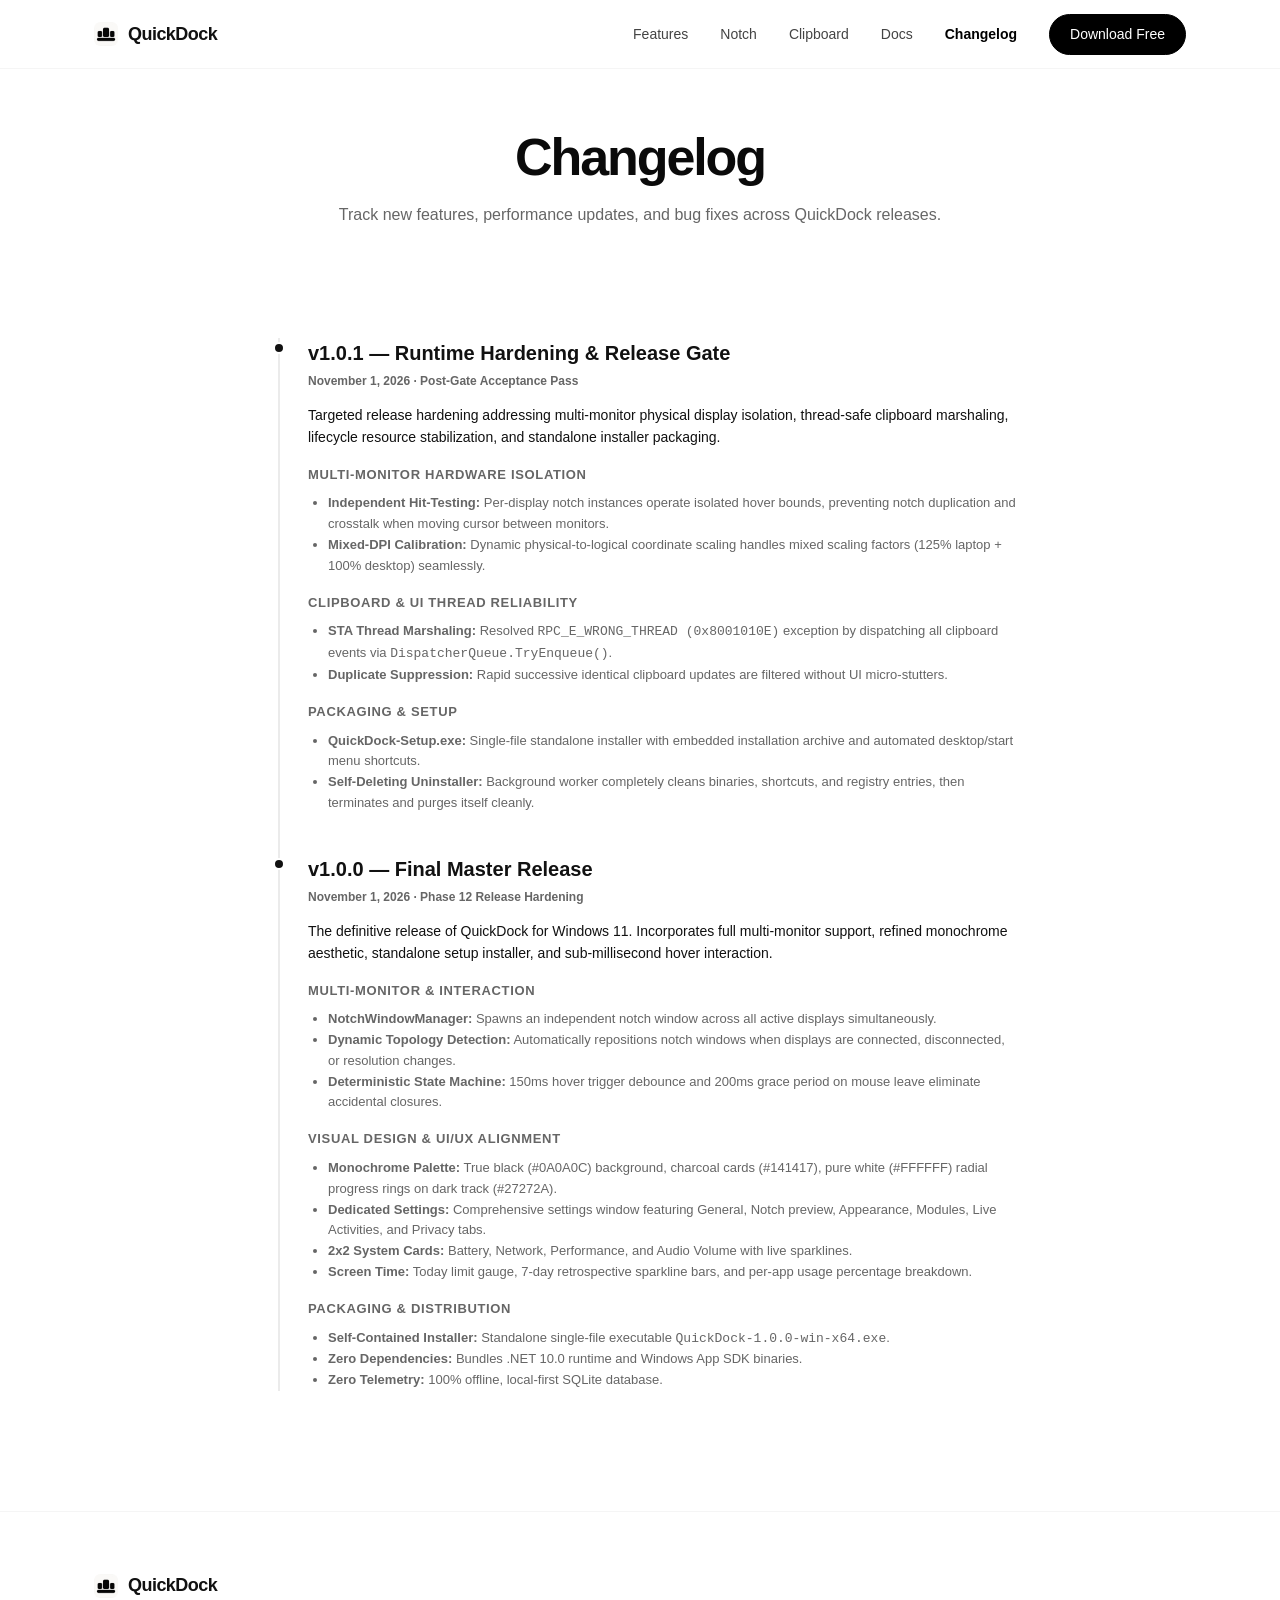
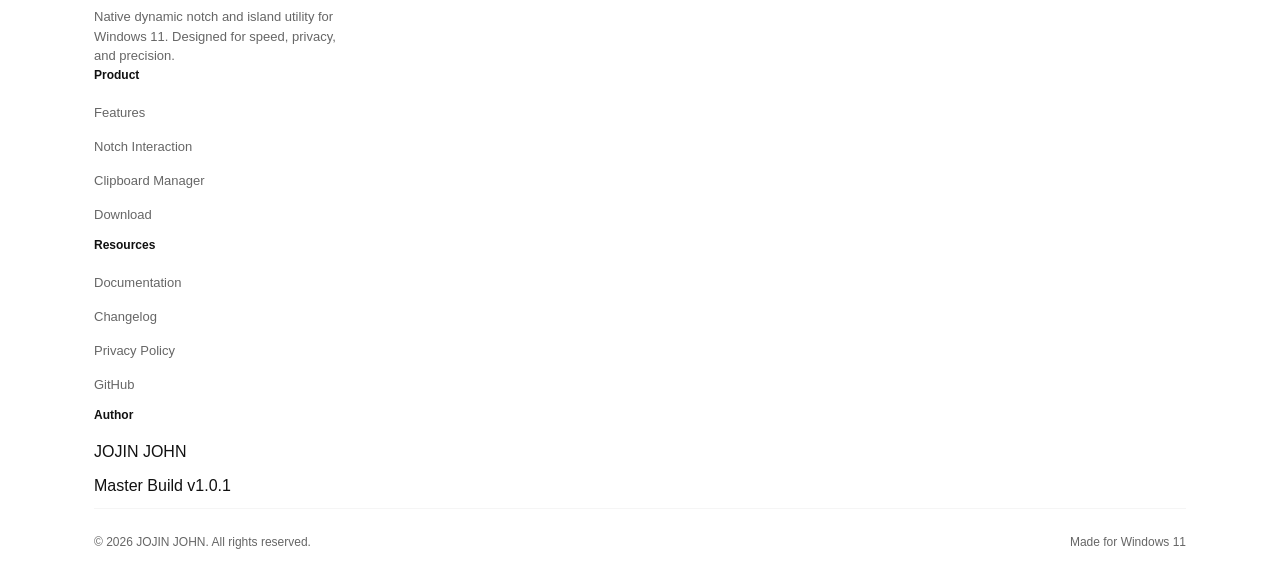
==== commit 09e568ef: "docs: align README, website, download, changelog, and release notes with v1.0.1" ====
--- a/docs/changelog/index.html
+++ b/docs/changelog/index.html
@@ -40,6 +40,35 @@
       
       <div class="timeline">
         
+        <!-- v1.0.1 -->
+        <div class="timeline-item">
+          <div class="timeline-dot"></div>
+          <div class="timeline-version">v1.0.1 — Runtime Hardening & Release Gate</div>
+          <div class="timeline-date">November 1, 2026 · Post-Gate Acceptance Pass</div>
+          
+          <div style="font-size: 14px; color: var(--text-dark); line-height: 1.6;">
+            <p>Targeted release hardening addressing multi-monitor physical display isolation, thread-safe clipboard marshaling, lifecycle resource stabilization, and standalone installer packaging.</p>
+            
+            <h4 style="font-size: 13px; text-transform: uppercase; letter-spacing: 0.05em; margin: 16px 0 8px; color: var(--text-muted);">Multi-Monitor Hardware Isolation</h4>
+            <ul style="margin-left: 20px; color: var(--text-muted); font-size: 13px;">
+              <li><strong>Independent Hit-Testing:</strong> Per-display notch instances operate isolated hover bounds, preventing notch duplication and crosstalk when moving cursor between monitors.</li>
+              <li><strong>Mixed-DPI Calibration:</strong> Dynamic physical-to-logical coordinate scaling handles mixed scaling factors (125% laptop + 100% desktop) seamlessly.</li>
+            </ul>
+
+            <h4 style="font-size: 13px; text-transform: uppercase; letter-spacing: 0.05em; margin: 16px 0 8px; color: var(--text-muted);">Clipboard & UI Thread Reliability</h4>
+            <ul style="margin-left: 20px; color: var(--text-muted); font-size: 13px;">
+              <li><strong>STA Thread Marshaling:</strong> Resolved <code>RPC_E_WRONG_THREAD (0x8001010E)</code> exception by dispatching all clipboard events via <code>DispatcherQueue.TryEnqueue()</code>.</li>
+              <li><strong>Duplicate Suppression:</strong> Rapid successive identical clipboard updates are filtered without UI micro-stutters.</li>
+            </ul>
+
+            <h4 style="font-size: 13px; text-transform: uppercase; letter-spacing: 0.05em; margin: 16px 0 8px; color: var(--text-muted);">Packaging & Setup</h4>
+            <ul style="margin-left: 20px; color: var(--text-muted); font-size: 13px;">
+              <li><strong>QuickDock-Setup.exe:</strong> Single-file standalone installer with embedded installation archive and automated desktop/start menu shortcuts.</li>
+              <li><strong>Self-Deleting Uninstaller:</strong> Background worker completely cleans binaries, shortcuts, and registry entries, then terminates and purges itself cleanly.</li>
+            </ul>
+          </div>
+        </div>
+
         <!-- v1.0.0 -->
         <div class="timeline-item">
           <div class="timeline-dot"></div>
@@ -111,7 +140,7 @@
           <h4>Author</h4>
           <ul>
             <li><span>JOJIN JOHN</span></li>
-            <li><span>Master Build v1.0.0</span></li>
+            <li><span>Master Build v1.0.1</span></li>
           </ul>
         </div>
       </div>
--- a/docs/assets/css/style.css
+++ b/docs/assets/css/style.css
@@ -938,3 +938,343 @@
     transition-duration: 0.01ms !important;
   }
 }
+
+
+/* ==================== INNER PAGES STYLING ==================== */
+.page-header {
+  padding: 60px 0 40px;
+  text-align: center;
+}
+
+.page-header .tag-badge {
+  margin-bottom: 16px;
+}
+
+.page-title {
+  font-size: clamp(34px, 4.5vw, 52px);
+  font-weight: 800;
+  letter-spacing: -0.04em;
+  color: #0A0A0A;
+  line-height: 1.1;
+  margin-bottom: 16px;
+}
+
+.page-subtitle {
+  font-size: 16px;
+  color: var(--text-muted);
+  max-width: 620px;
+  margin: 0 auto;
+  line-height: 1.6;
+}
+
+.section {
+  padding: 40px 0 80px;
+}
+
+.feature-split {
+  background: var(--bg-surface);
+  border: 1px solid var(--border-light);
+  border-radius: var(--radius-xl);
+  padding: 44px;
+  margin-bottom: 40px;
+  display: grid;
+  grid-template-columns: 1fr 1.25fr;
+  gap: 40px;
+  align-items: center;
+  box-shadow: var(--shadow-subtle);
+}
+
+.feature-split.reverse {
+  grid-template-columns: 1.25fr 1fr;
+}
+
+.feature-split.reverse .split-content {
+  order: 2;
+}
+
+.feature-split.reverse .split-visual {
+  order: 1;
+}
+
+.split-content {
+  text-align: left;
+}
+
+.section-tag {
+  font-size: 11px;
+  font-weight: 700;
+  letter-spacing: 0.12em;
+  text-transform: uppercase;
+  color: var(--text-muted);
+  margin-bottom: 12px;
+}
+
+.section-title {
+  font-size: clamp(28px, 3.5vw, 38px);
+  font-weight: 800;
+  letter-spacing: -0.03em;
+  line-height: 1.15;
+  color: #111111;
+  margin-bottom: 14px;
+}
+
+.section-desc {
+  font-size: 14px;
+  color: var(--text-muted);
+  line-height: 1.6;
+  margin-bottom: 20px;
+}
+
+.split-visual {
+  background: var(--bg-dark);
+  border: 1px solid #1C1C22;
+  border-radius: var(--radius-lg);
+  padding: 24px;
+  color: #FFFFFF;
+  box-shadow: var(--shadow-dark);
+}
+
+/* Bullet list on inner pages */
+.feature-list {
+  list-style: none;
+  margin-top: 16px;
+}
+
+.feature-list li {
+  font-size: 13px;
+  color: #333333;
+  margin-bottom: 10px;
+  display: flex;
+  align-items: flex-start;
+  gap: 10px;
+  line-height: 1.5;
+}
+
+.feature-list li svg {
+  flex-shrink: 0;
+  margin-top: 3px;
+  color: #111111;
+}
+
+/* Docs & Content Layout */
+.docs-layout {
+  display: grid;
+  grid-template-columns: 240px 1fr;
+  gap: 50px;
+  padding: 40px 0 80px;
+}
+
+.docs-sidebar {
+  position: sticky;
+  top: 90px;
+  height: fit-content;
+}
+
+.docs-nav-group {
+  margin-bottom: 28px;
+}
+
+.docs-nav-title {
+  font-size: 11px;
+  font-weight: 700;
+  letter-spacing: 0.1em;
+  text-transform: uppercase;
+  color: var(--text-muted);
+  margin-bottom: 12px;
+}
+
+.docs-nav-list {
+  list-style: none;
+}
+
+.docs-nav-list li {
+  margin-bottom: 8px;
+}
+
+.docs-nav-list a {
+  font-size: 13px;
+  color: var(--text-muted);
+  display: block;
+  padding: 4px 0;
+  transition: color var(--transition);
+}
+
+.docs-nav-list a:hover,
+.docs-nav-list a.active {
+  color: var(--text-primary);
+  font-weight: 600;
+}
+
+.docs-content {
+  max-width: 760px;
+  text-align: left;
+}
+
+.docs-content h2 {
+  font-size: 26px;
+  font-weight: 800;
+  letter-spacing: -0.02em;
+  margin: 40px 0 16px;
+  color: #111111;
+}
+
+.docs-content h2:first-child {
+  margin-top: 0;
+}
+
+.docs-content h3 {
+  font-size: 18px;
+  font-weight: 700;
+  margin: 24px 0 10px;
+  color: #111111;
+}
+
+.docs-content p {
+  font-size: 15px;
+  line-height: 1.7;
+  color: #333333;
+  margin-bottom: 18px;
+}
+
+.docs-content ul, .docs-content ol {
+  margin: 0 0 20px 24px;
+}
+
+.docs-content li {
+  font-size: 14px;
+  line-height: 1.6;
+  color: #333333;
+  margin-bottom: 6px;
+}
+
+.code-block {
+  background: var(--bg-dark);
+  border: 1px solid var(--border-dark);
+  border-radius: var(--radius-md);
+  padding: 16px 20px;
+  margin: 20px 0;
+  position: relative;
+  overflow-x: auto;
+}
+
+.code-block pre {
+  font-family: ui-monospace, SFMono-Regular, Menlo, Monaco, Consolas, monospace;
+  font-size: 13px;
+  color: #EDEDED;
+  line-height: 1.5;
+}
+
+.code-block .copy-btn {
+  position: absolute;
+  top: 10px;
+  right: 10px;
+  background: #27272D;
+  color: #FFFFFF;
+  border: 1px solid #3F3F46;
+  font-size: 11px;
+  font-weight: 600;
+  padding: 4px 10px;
+  border-radius: 6px;
+  cursor: pointer;
+  transition: background var(--transition);
+}
+
+.code-block .copy-btn:hover {
+  background: #3F3F46;
+}
+
+.callout {
+  background: var(--bg-surface);
+  border: 1px solid var(--border-light);
+  border-left: 3px solid #111111;
+  border-radius: var(--radius-md);
+  padding: 18px 22px;
+  margin: 24px 0;
+}
+
+.callout-title {
+  font-size: 13px;
+  font-weight: 700;
+  color: #111111;
+  margin-bottom: 4px;
+}
+
+.callout p {
+  font-size: 13px;
+  color: var(--text-muted);
+  margin-bottom: 0;
+}
+
+/* Timeline / Changelog */
+.timeline {
+  position: relative;
+  border-left: 2px solid var(--border-light);
+  margin-left: 14px;
+  padding-left: 28px;
+  margin-top: 30px;
+}
+
+.timeline-item {
+  position: relative;
+  margin-bottom: 40px;
+}
+
+.timeline-dot {
+  position: absolute;
+  left: -35px;
+  top: 4px;
+  width: 12px;
+  height: 12px;
+  border-radius: 50%;
+  background: #111111;
+  border: 2px solid #FFFFFF;
+}
+
+.timeline-version {
+  font-size: 20px;
+  font-weight: 800;
+  color: #111111;
+  margin-bottom: 4px;
+}
+
+.timeline-date {
+  font-size: 12px;
+  font-weight: 600;
+  color: var(--text-muted);
+  margin-bottom: 14px;
+}
+
+/* Generic Table */
+table.styled-table {
+  width: 100%;
+  border-collapse: collapse;
+  font-size: 14px;
+  margin: 20px 0;
+}
+
+table.styled-table th {
+  padding: 10px 0;
+  text-align: left;
+  border-bottom: 2px solid var(--border-light);
+  font-weight: 700;
+}
+
+table.styled-table td {
+  padding: 12px 0;
+  border-bottom: 1px solid var(--border-light);
+  color: #333333;
+}
+
+@media (max-width: 860px) {
+  .feature-split,
+  .feature-split.reverse {
+    grid-template-columns: 1fr;
+    padding: 28px;
+  }
+  .docs-layout {
+    grid-template-columns: 1fr;
+  }
+  .docs-sidebar {
+    position: static;
+  }
+}
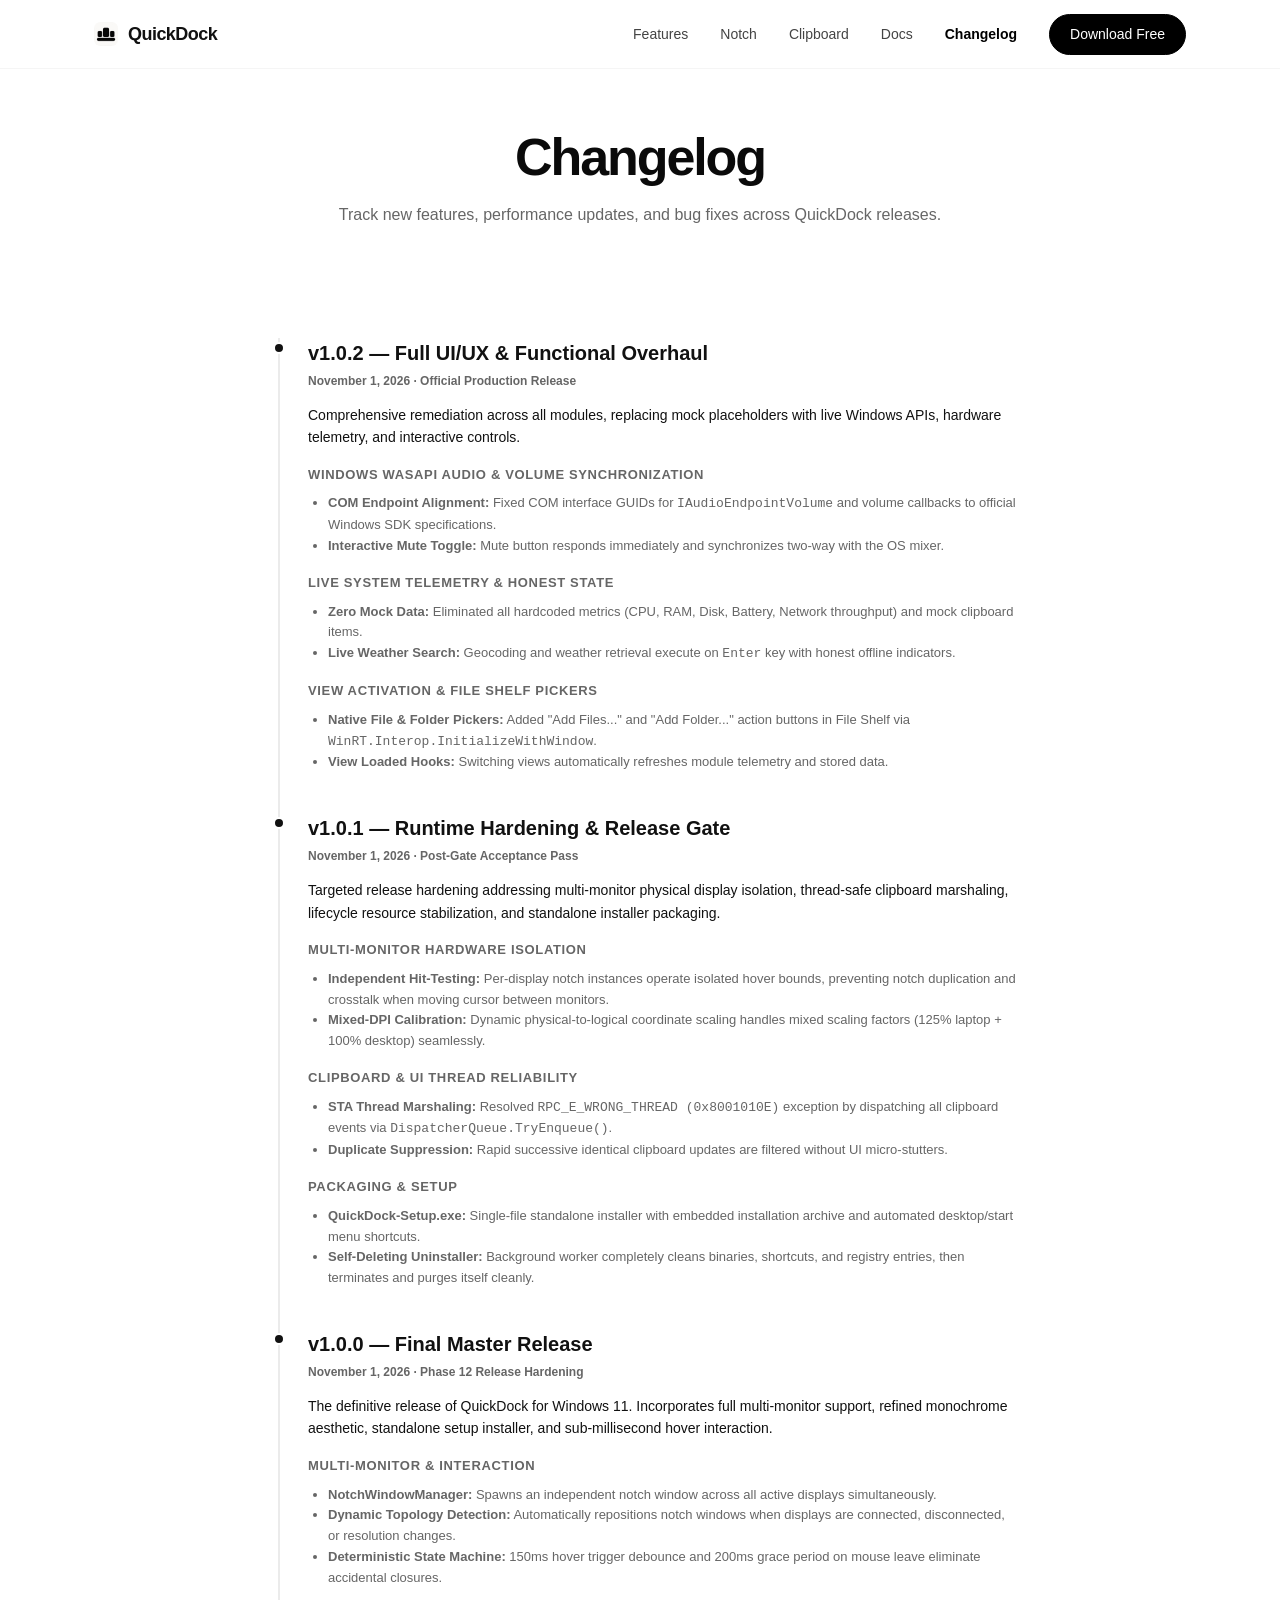
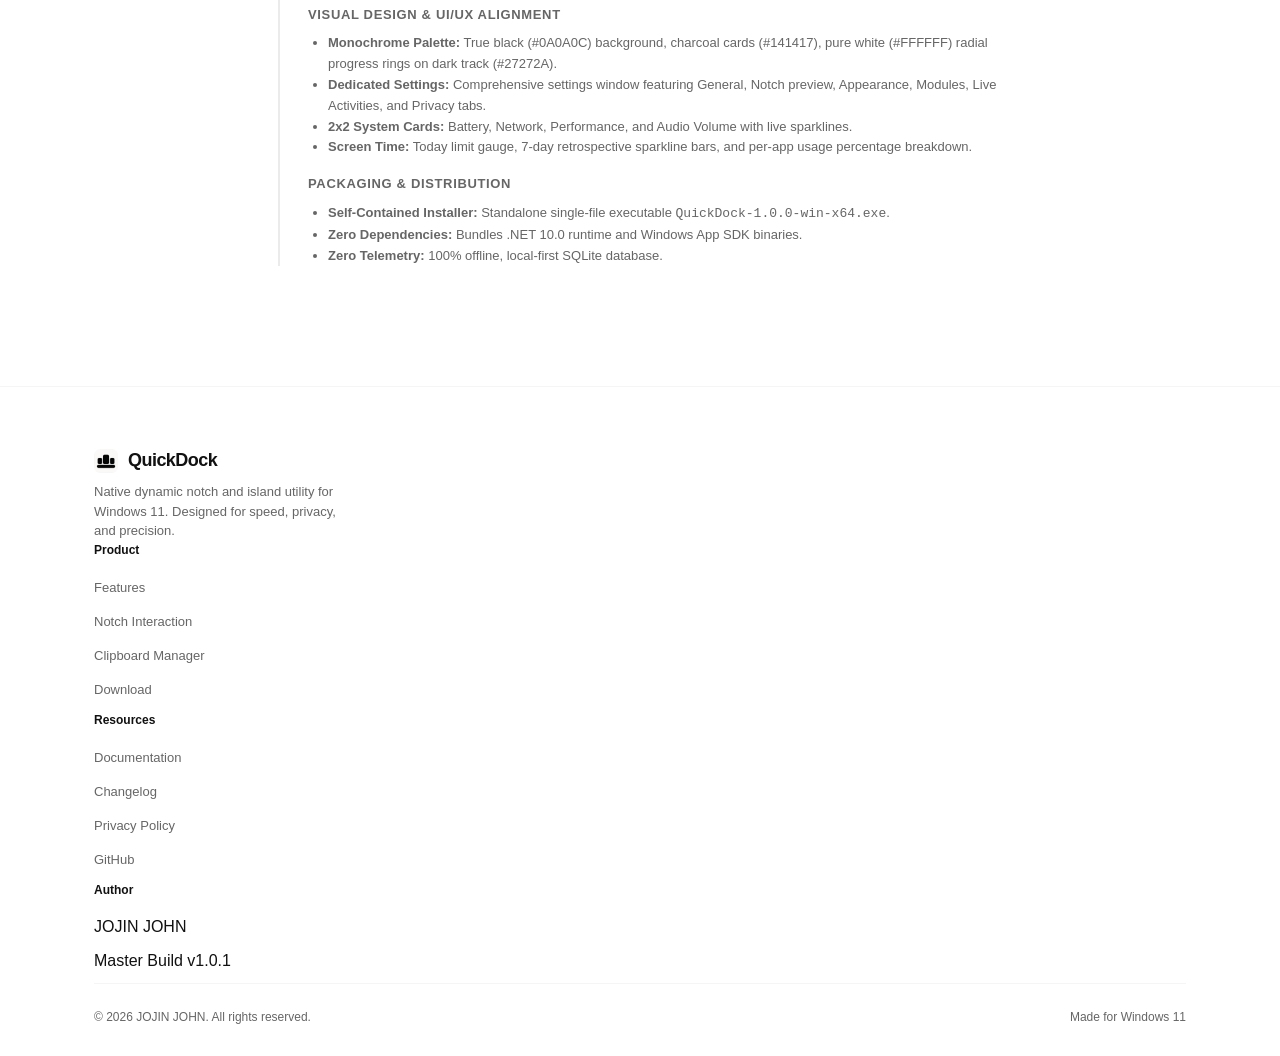
==== commit 68aa33cd: "chore(release): bump version to 1.0.2 and update documentation" ====
--- a/docs/changelog/index.html
+++ b/docs/changelog/index.html
@@ -40,6 +40,35 @@
       
       <div class="timeline">
         
+        <!-- v1.0.2 -->
+        <div class="timeline-item">
+          <div class="timeline-dot"></div>
+          <div class="timeline-version">v1.0.2 — Full UI/UX & Functional Overhaul</div>
+          <div class="timeline-date">November 1, 2026 · Official Production Release</div>
+          
+          <div style="font-size: 14px; color: var(--text-dark); line-height: 1.6;">
+            <p>Comprehensive remediation across all modules, replacing mock placeholders with live Windows APIs, hardware telemetry, and interactive controls.</p>
+            
+            <h4 style="font-size: 13px; text-transform: uppercase; letter-spacing: 0.05em; margin: 16px 0 8px; color: var(--text-muted);">Windows WASAPI Audio & Volume Synchronization</h4>
+            <ul style="margin-left: 20px; color: var(--text-muted); font-size: 13px;">
+              <li><strong>COM Endpoint Alignment:</strong> Fixed COM interface GUIDs for <code>IAudioEndpointVolume</code> and volume callbacks to official Windows SDK specifications.</li>
+              <li><strong>Interactive Mute Toggle:</strong> Mute button responds immediately and synchronizes two-way with the OS mixer.</li>
+            </ul>
+
+            <h4 style="font-size: 13px; text-transform: uppercase; letter-spacing: 0.05em; margin: 16px 0 8px; color: var(--text-muted);">Live System Telemetry & Honest State</h4>
+            <ul style="margin-left: 20px; color: var(--text-muted); font-size: 13px;">
+              <li><strong>Zero Mock Data:</strong> Eliminated all hardcoded metrics (CPU, RAM, Disk, Battery, Network throughput) and mock clipboard items.</li>
+              <li><strong>Live Weather Search:</strong> Geocoding and weather retrieval execute on <code>Enter</code> key with honest offline indicators.</li>
+            </ul>
+
+            <h4 style="font-size: 13px; text-transform: uppercase; letter-spacing: 0.05em; margin: 16px 0 8px; color: var(--text-muted);">View Activation & File Shelf Pickers</h4>
+            <ul style="margin-left: 20px; color: var(--text-muted); font-size: 13px;">
+              <li><strong>Native File & Folder Pickers:</strong> Added "Add Files..." and "Add Folder..." action buttons in File Shelf via <code>WinRT.Interop.InitializeWithWindow</code>.</li>
+              <li><strong>View Loaded Hooks:</strong> Switching views automatically refreshes module telemetry and stored data.</li>
+            </ul>
+          </div>
+        </div>
+
         <!-- v1.0.1 -->
         <div class="timeline-item">
           <div class="timeline-dot"></div>
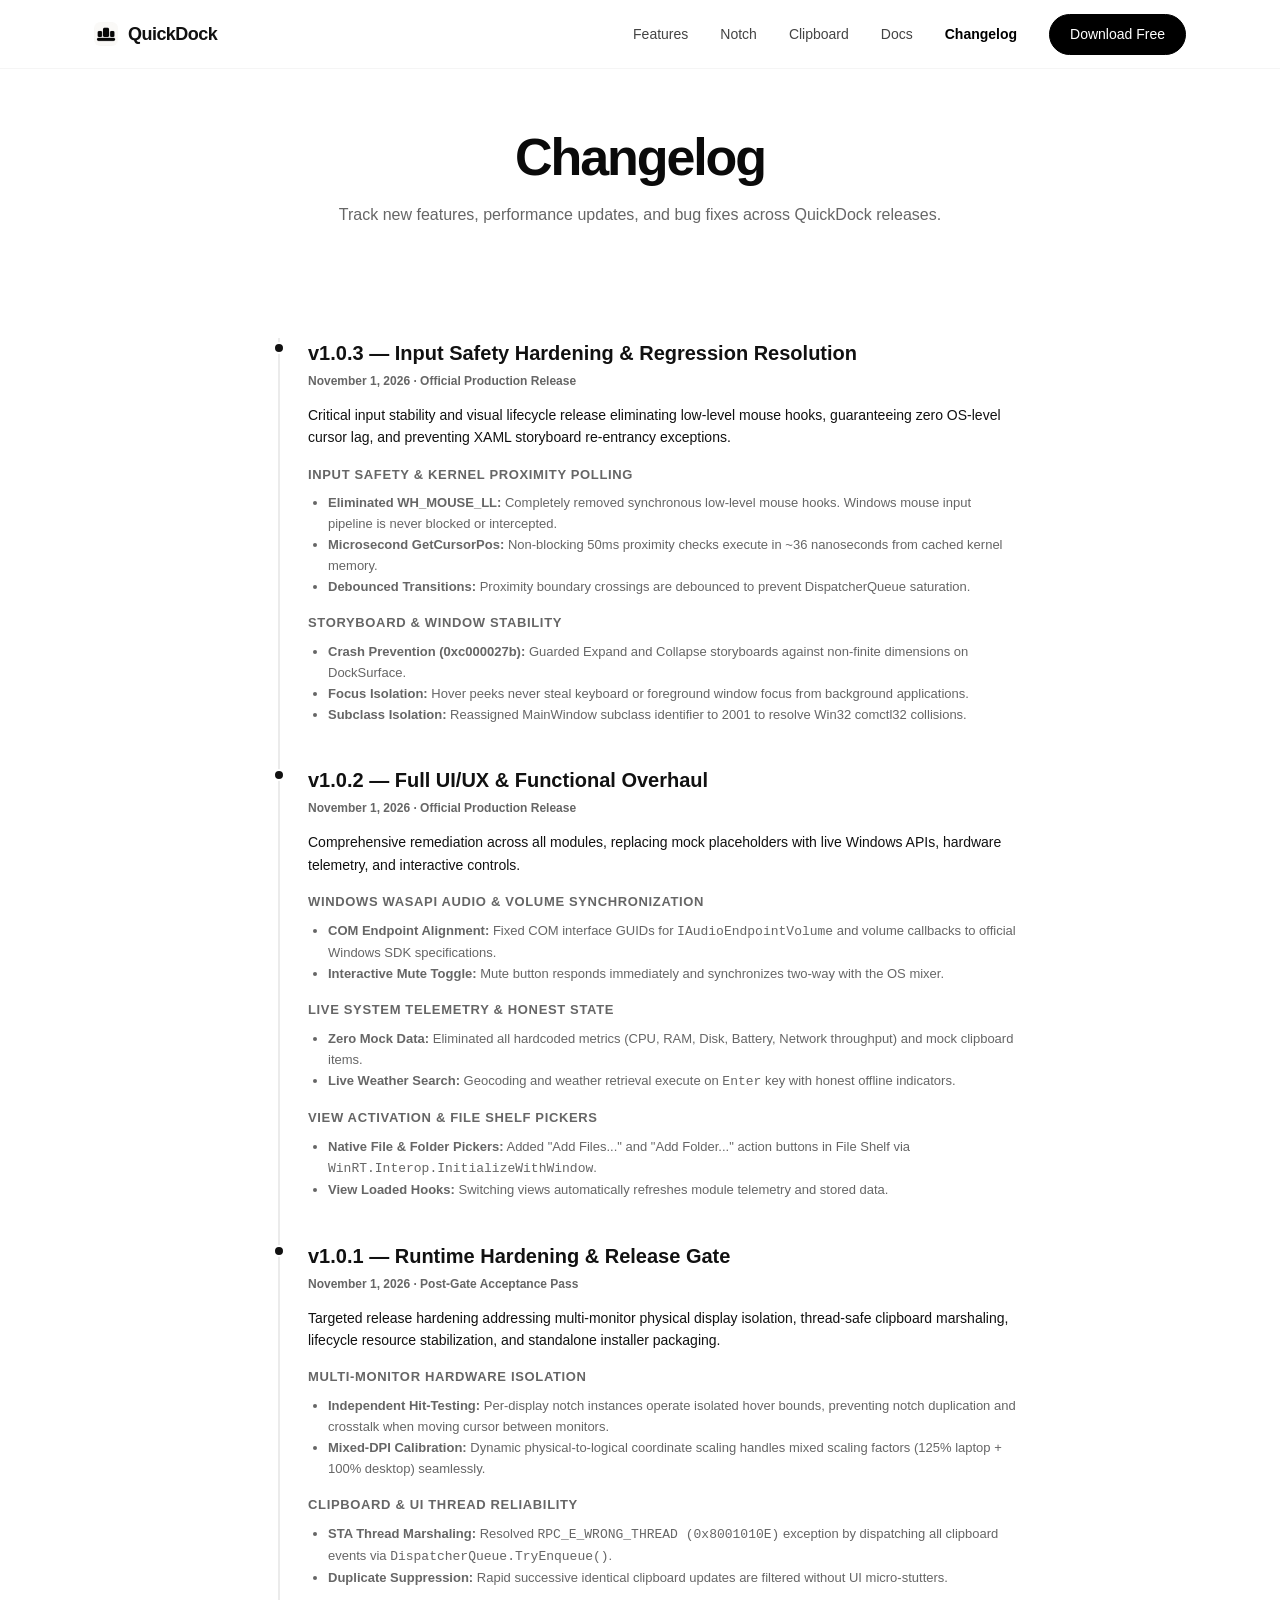
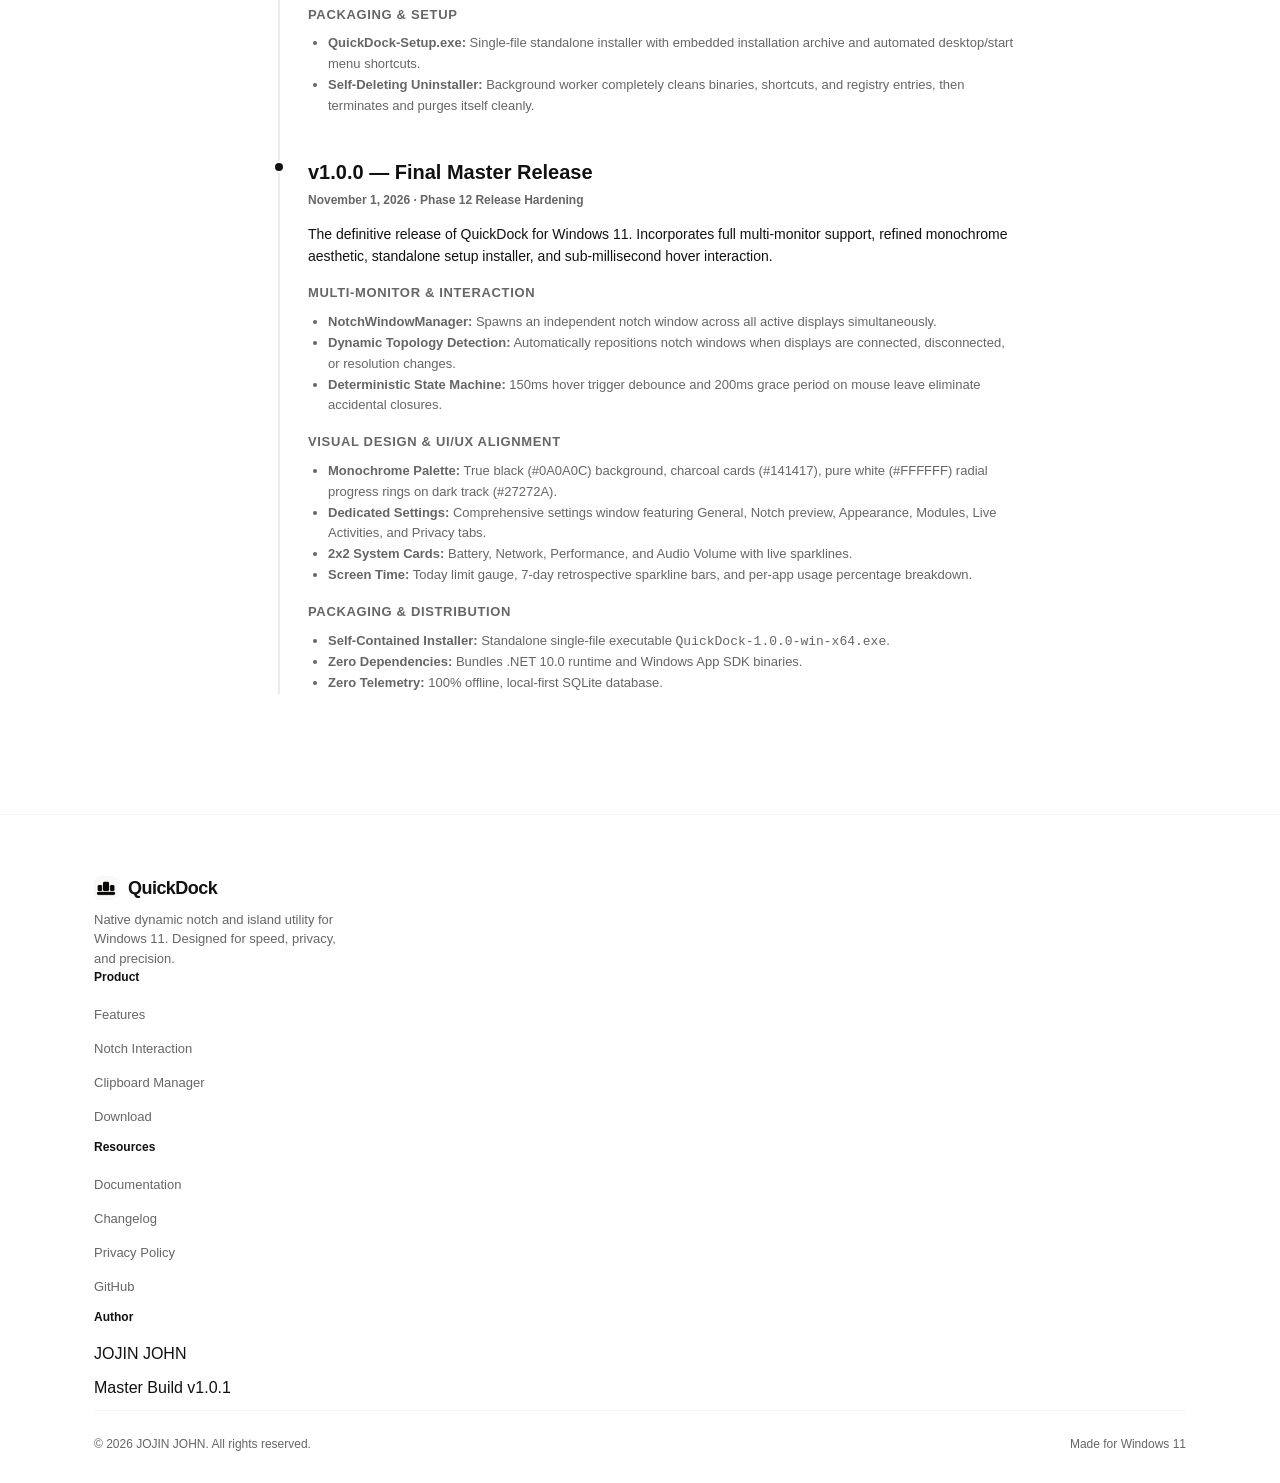
==== commit 5db9c933: "release: bump version to v1.0.3 and publish release notes" ====
--- a/docs/changelog/index.html
+++ b/docs/changelog/index.html
@@ -40,6 +40,31 @@
       
       <div class="timeline">
         
+        <!-- v1.0.3 -->
+        <div class="timeline-item">
+          <div class="timeline-dot"></div>
+          <div class="timeline-version">v1.0.3 — Input Safety Hardening & Regression Resolution</div>
+          <div class="timeline-date">November 1, 2026 · Official Production Release</div>
+          
+          <div style="font-size: 14px; color: var(--text-dark); line-height: 1.6;">
+            <p>Critical input stability and visual lifecycle release eliminating low-level mouse hooks, guaranteeing zero OS-level cursor lag, and preventing XAML storyboard re-entrancy exceptions.</p>
+            
+            <h4 style="font-size: 13px; text-transform: uppercase; letter-spacing: 0.05em; margin: 16px 0 8px; color: var(--text-muted);">Input Safety & Kernel Proximity Polling</h4>
+            <ul style="margin-left: 20px; color: var(--text-muted); font-size: 13px;">
+              <li><strong>Eliminated WH_MOUSE_LL:</strong> Completely removed synchronous low-level mouse hooks. Windows mouse input pipeline is never blocked or intercepted.</li>
+              <li><strong>Microsecond GetCursorPos:</strong> Non-blocking 50ms proximity checks execute in ~36 nanoseconds from cached kernel memory.</li>
+              <li><strong>Debounced Transitions:</strong> Proximity boundary crossings are debounced to prevent DispatcherQueue saturation.</li>
+            </ul>
+
+            <h4 style="font-size: 13px; text-transform: uppercase; letter-spacing: 0.05em; margin: 16px 0 8px; color: var(--text-muted);">Storyboard & Window Stability</h4>
+            <ul style="margin-left: 20px; color: var(--text-muted); font-size: 13px;">
+              <li><strong>Crash Prevention (0xc000027b):</strong> Guarded Expand and Collapse storyboards against non-finite dimensions on DockSurface.</li>
+              <li><strong>Focus Isolation:</strong> Hover peeks never steal keyboard or foreground window focus from background applications.</li>
+              <li><strong>Subclass Isolation:</strong> Reassigned MainWindow subclass identifier to 2001 to resolve Win32 comctl32 collisions.</li>
+            </ul>
+          </div>
+        </div>
+
         <!-- v1.0.2 -->
         <div class="timeline-item">
           <div class="timeline-dot"></div>
